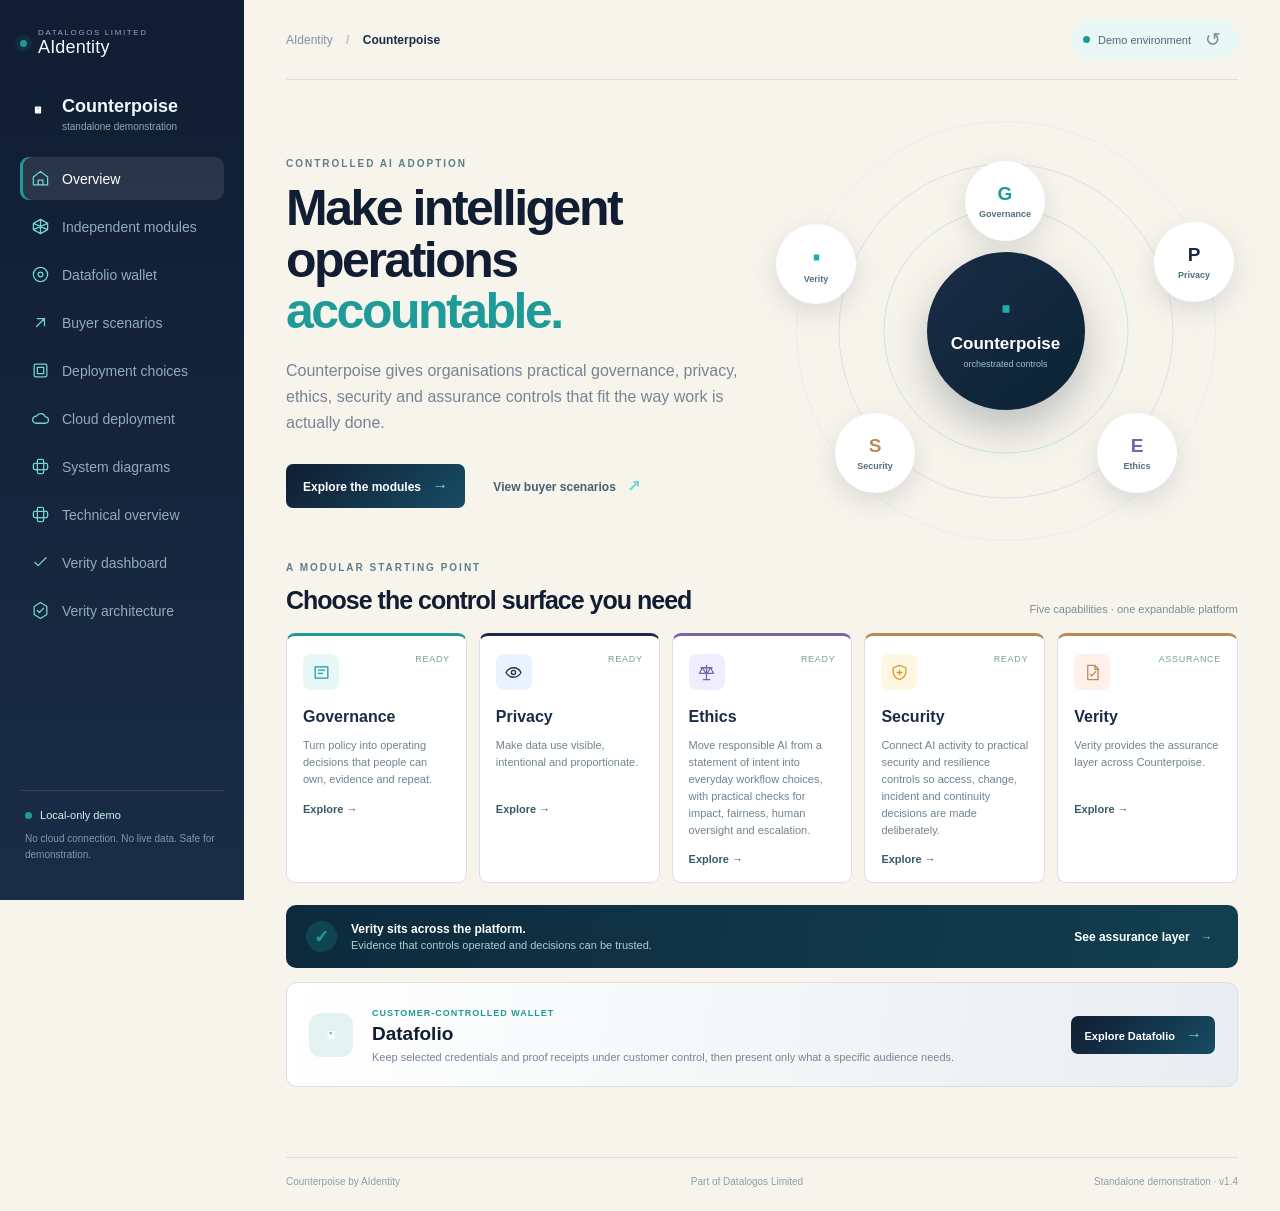
==== demo/FINAL-Counterpoise-Standalone-Demo/index.html @ 1cbd5afa "Add files via upload" ====
<!doctype html>
<html lang="en">
<head>
  <meta charset="utf-8"><meta name="viewport" content="width=device-width, initial-scale=1">
  <title>Counterpoise | Standalone Demonstration</title>
  <link rel="stylesheet" href="styles.css">
</head>
<body>
  <div class="shell">
    <aside class="side">
      <div class="brand"><span class="brand-dot" aria-hidden="true"></span><div><small>DATALOGOS LIMITED</small><strong>AIdentity</strong></div></div>
      <div class="product"><img src="assets/counterpoise-mark.svg" alt=""><span>Counterpoise</span><small>standalone demonstration</small></div>
      <nav><button class="nav active" data-view="overview"><svg class="line-icon nav-icon" viewBox="0 0 24 24" aria-hidden="true"><path d="m3 10 9-7 9 7v10H3zM9 20v-6h6v6"/></svg> <span>Overview</span></button><button class="nav" data-view="modules"><svg class="line-icon nav-icon" viewBox="0 0 24 24" aria-hidden="true"><path d="M12 3 21 8v8l-9 5-9-5V8zM12 3v18M3 8l18 8M21 8 3 16"/></svg> <span>Independent modules</span></button><button class="nav" data-view="datafolio"><svg class="line-icon nav-icon" viewBox="0 0 24 24" aria-hidden="true"><circle cx="12" cy="12" r="9"/><circle cx="12" cy="12" r="3"/></svg> <span>Datafolio wallet</span></button><button class="nav" data-view="scenarios"><svg class="line-icon nav-icon" viewBox="0 0 24 24" aria-hidden="true"><path d="M7 17 17 7M8 7h9v9"/></svg> <span>Buyer scenarios</span></button><button class="nav" data-view="deployment"><svg class="line-icon nav-icon" viewBox="0 0 24 24" aria-hidden="true"><rect x="4" y="4" width="16" height="16" rx="2"/><path d="M8 8h8v8H8z"/></svg> <span>Deployment choices</span></button><button class="nav" data-view="cloud"><svg class="line-icon nav-icon" viewBox="0 0 24 24" aria-hidden="true"><path d="M6 18h12a4 4 0 0 0 0-8 6 6 0 0 0-11-1 4.5 4.5 0 0 0-1 9Z"/></svg> <span>Cloud deployment</span></button><button class="nav" data-view="system-design"><svg class="line-icon nav-icon" viewBox="0 0 24 24" aria-hidden="true"><rect x="8" y="3" width="8" height="18" rx="2"/><rect x="3" y="8" width="18" height="8" rx="2"/></svg> <span>System diagrams</span></button><button class="nav" data-view="architecture"><svg class="line-icon nav-icon" viewBox="0 0 24 24" aria-hidden="true"><rect x="8" y="3" width="8" height="18" rx="2"/><rect x="3" y="8" width="18" height="8" rx="2"/></svg> <span>Technical overview</span></button><button class="nav" data-view="verity-dashboard"><svg class="line-icon nav-icon" viewBox="0 0 24 24" aria-hidden="true"><path d="m5 12 4 4L19 6"/></svg> <span>Verity dashboard</span></button><button class="nav" data-view="verity-architecture"><svg class="line-icon nav-icon" viewBox="0 0 24 24" aria-hidden="true"><path d="m12 2 8 5v10l-8 5-8-5V7zM8 12l2.5 2.5L16 9"/></svg> <span>Verity architecture</span></button></nav>
      <div class="side-foot"><div class="offline"><b></b> Local-only demo</div><p>No cloud connection. No live data. Safe for demonstration.</p></div>
    </aside>
    <main>
      <header><div class="crumb">AIdentity <b>/</b> <strong>Counterpoise</strong></div><div class="demo-pill"><b></b> Demo environment <button id="reset">↺</button></div></header>
      <section class="view active" data-panel="overview">
        <div class="hero"><div class="hero-copy"><label>CONTROLLED AI ADOPTION</label><h1>Make intelligent operations <em>accountable.</em></h1><p>Counterpoise gives organisations practical governance, privacy, ethics, security and assurance controls that fit the way work is actually done.</p><div class="actions"><button class="primary" data-go="modules">Explore the modules <span>→</span></button><button class="text" data-go="scenarios">View buyer scenarios <span>↗</span></button></div></div><div class="visual"><div class="ring r1"></div><div class="ring r2"></div><div class="ring r3"></div><div class="core"><img src="assets/counterpoise-mark.svg" alt=""><b>Counterpoise</b><small>orchestrated controls</small></div><div class="orb o1"><span class="orb-letter">G</span><small>Governance</small></div><div class="orb o2"><span class="orb-letter">P</span><small>Privacy</small></div><div class="orb o3"><span class="orb-letter">E</span><small>Ethics</small></div><div class="orb o4"><span class="orb-letter">S</span><small>Security</small></div><div class="orb o5"><img src="assets/verity-mark.svg" alt=""><small>Verity</small></div></div></div>
        <div class="section-head"><div><label>A MODULAR STARTING POINT</label><h2>Choose the control surface you need</h2></div><span>Five capabilities · one expandable platform</span></div>
        <div class="cards" id="homeCards"></div>
        <div class="strip"><b>✓</b><div><strong>Verity sits across the platform.</strong><span>Evidence that controls operated and decisions can be trusted.</span></div><button class="text" data-go="modules">See assurance layer <span>→</span></button></div><article class="datafolio-promo"><div class="wallet-mark"><img src="assets/datafolio-mark.svg" alt="Datafolio mark"></div><div><label>CUSTOMER-CONTROLLED WALLET</label><h3>Datafolio</h3><p>Keep selected credentials and proof receipts under customer control, then present only what a specific audience needs.</p></div><button class="primary small" data-go="datafolio">Explore Datafolio <span>→</span></button></article>
      </section>
      <section class="view" data-panel="modules"><div class="intro"><div><label>BUILD YOUR CONTROL STACK</label><h1>Independent modules</h1><p>Start with one problem, add capability as your operating maturity grows. Each module has a clear purpose, owner and outcome.</p></div><div class="stat"><strong>5</strong><span>independent<br>capabilities</span></div></div><div class="module-layout"><div class="module-list" id="moduleList"></div><article class="detail" id="detail"></article></div></section>
      <section class="view" data-panel="datafolio">
        <div class="intro"><div><label>DATAFOLIO · CUSTOMER-CONTROLLED WALLET</label><h1>Your evidence, in your hands</h1><p>Datafolio is the wallet capability for keeping selected credentials, assurance records and proof receipts under customer control. It supports scoped presentation and visible status; it does not decide whether a Counterpoise action is allowed.</p></div><div class="stat"><strong>01</strong><span>customer<br>controlled</span></div></div>
        <div class="datafolio-grid"><article class="wallet-preview"><div class="wallet-top"><span class="wallet-brand"><img src="assets/datafolio-mark.svg" alt=""/> <span>DATAFOLIO</span></span><span class="wallet-state"><b></b> Local demo</span></div><div class="wallet-heading"><small>YOUR PROOF WALLET</small><h2>Selected records</h2><p>Illustrative records only · nothing is transmitted</p></div><div class="credential"><span class="credential-icon teal">✓</span><div><b>AI workflow assurance</b><small>Verity attestation · scope: onboarding</small></div><span class="credential-status">CURRENT</span></div><div class="credential"><span class="credential-icon violet">◈</span><div><b>Decision receipt</b><small>Counterpoise decision · approved with conditions</small></div><span class="credential-status">VALID</span></div><div class="credential"><span class="credential-icon copper">⌁</span><div><b>Data provenance record</b><small>Source, version and integrity references</small></div><span class="credential-status">CURRENT</span></div><div class="wallet-actions"><button id="preparePresentation" class="primary small">Preview scoped presentation</button><button id="revokeCredential" class="secondary small">Revoke demo credential</button></div><p id="walletFeedback" class="wallet-feedback" aria-live="polite">Choose a local demo action to see how scoped sharing and status changes are presented.</p></article>
          <div class="datafolio-explainer"><article><label>01 · HOLD</label><h3>Keep selected records</h3><p>Datafolio can hold or reference customer-selected credentials, manifests and proof receipts. Source business data stays in its approved system by default.</p></article><article><label>02 · PRESENT</label><h3>Share to a defined purpose</h3><p>A presentation can be limited by credential, claim, audience, purpose and validity period, so a reviewer receives only the evidence needed for that interaction.</p></article><article><label>03 · CONTROL</label><h3>See status and changes</h3><p>Expiry, revocation and changed assurance states remain visible. A cryptographic commitment can show whether a presented value matches a recorded state; it does not prove the original source claim was true.</p></article><div class="wallet-boundary"><b>Product boundary</b><span>Counterpoise decides and enforces action authority. Verity records assurance evidence. Datafolio gives customers a controlled way to retain and present selected records.</span></div></div></div>
        <div class="notice"><b>i</b><div><strong>Local demonstration only.</strong><p>The wallet view is illustrative; it does not issue credentials, store customer records, connect to a blockchain or send presentations.</p></div></div>
      </section>
      <section class="view" data-panel="scenarios"><div class="intro"><div><label>OUTCOME-LED EXPLORATION</label><h1>Buyer scenarios</h1><p>See how different leaders can use the same modular foundation to solve a different business problem.</p></div></div><div class="scenario-grid"><button class="scenario selected" data-scenario="sme"><i>01</i><b class="scenario-symbol">01</b><h3>SME leader</h3><p>Adopt AI with proportionate control and a clear route to scale.</p><span>Explore scenario →</span></button><button class="scenario" data-scenario="enterprise"><i>02</i><b class="scenario-symbol">02</b><h3>Enterprise risk leader</h3><p>Coordinate accountability across multiple teams, systems and suppliers.</p><span>Explore scenario →</span></button><button class="scenario" data-scenario="product"><i>03</i><b class="scenario-symbol">03</b><h3>Product and data leader</h3><p>Move from experimentation to governed, evidence-backed delivery.</p><span>Explore scenario →</span></button></div><div class="scenario-out" id="scenarioOut"></div></section>
      <section class="view" data-panel="deployment"><div class="intro"><div><label>FLEXIBLE BY DESIGN</label><h1>Deployment choices</h1><p>Counterpoise can be introduced in the way that fits your risk profile, data environment and pace of adoption.</p></div></div><div class="deploy-grid"><article class="deploy featured"><b class="deploy-icon">01</b><label>FASTEST START</label><h3>Managed multi-tenant</h3><p>Modular access for organisations that want a quick path to controlled adoption.</p><ul><li>Rapid onboarding</li><li>Shared platform controls</li><li>Scale by module</li></ul><button class="primary small">Select for demo</button></article><article class="deploy"><b class="deploy-icon">02</b><label>MORE ISOLATION</label><h3>Dedicated environment</h3><p>A separated operating space for stronger control over configuration and access.</p><ul><li>Dedicated tenancy</li><li>Organisation-specific policies</li><li>Expanded integration options</li></ul><button class="secondary small">Compare</button></article><article class="deploy"><b class="deploy-icon">03</b><label>MAXIMUM CONTROL</label><h3>Private or on-premises</h3><p>For regulated or sensitive environments requiring local control and deployment autonomy.</p><ul><li>Local data boundary</li><li>Enterprise security model</li><li>Deployment-led assurance</li></ul><button class="secondary small">Compare</button></article></div><div class="notice"><b>i</b><div><strong>This demonstration is fully local.</strong><p>No cloud service, account, API or customer data is connected.</p></div></div></section>
      <section class="view" data-panel="cloud"><div class="intro"><div><label>CLOUD DEPLOYMENT REFERENCE</label><h1>Cloud deployment</h1><p>A platform-neutral deployment model lets Counterpoise use the customer’s preferred cloud boundary while keeping the control plane, module contracts and assurance model consistent.</p></div></div><div class="cloud-layout"><div class="cloud-diagram"><div class="diagram-title"><span>Reference deployment pattern</span><small>Illustrative · not a live connection</small></div><div class="cloud-boundary customer"><span class="boundary-label">Customer boundary</span><div class="cloud-row"><div class="cloud-node edge"><b>Users &amp; systems</b><small>Identity · data · workflows</small></div><div class="connector">→</div><div class="cloud-node gateway"><b>API &amp; identity</b><small>Gateway · SSO · policy context</small></div></div><div class="cloud-row"><div class="cloud-node control"><b>Counterpoise control plane</b><small>Orchestrator · approvals · observability</small></div><div class="connector">→</div><div class="cloud-node engines"><b>Independent engines</b><small>Governance · Privacy · Ethics · Security</small></div></div><div class="cloud-row"><div class="cloud-node verity"><b>Verity assurance</b><small>Evidence · lineage · attestations</small></div><div class="connector">→</div><div class="cloud-node stores"><b>Protected stores</b><small>Evidence vault · metadata · audit trail</small></div></div></div><div class="cloud-providers"><span>Azure profile</span><span>AWS profile</span><span>GCP profile</span><span>Heroku profile</span><span>Private / on-premises</span></div></div><aside class="architecture-note"><label>DESIGNED FOR CONTROL</label><h3>One operating model, several boundaries</h3><p>Deployment profiles change the hosting boundary and integration pattern. They do not change the business-facing control model.</p><ul><li>Identity and access remain explicit</li><li>Data stays within the selected boundary</li><li>Evidence is retained with clear ownership</li><li>Modules can be introduced progressively</li></ul></aside></div><div class="notice"><b>i</b><div><strong>Reference only.</strong><p>The standalone demo contains no cloud credentials, APIs, telemetry or connected customer data.</p></div></div></section>
      <section class="view" data-panel="system-design">
        <div class="intro"><div><label>COUNTERPOISE · TECHNICAL DESIGN</label><h1>System architecture</h1><p>Explore the complete control path, the modular service boundaries, the decision sequence and the data movement model. These are reference diagrams for the proposed design; this local demo has no live integrations.</p></div><div class="stat"><strong>4</strong><span>technical<br>views</span></div></div>
        <div class="diagram-selector" role="tablist" aria-label="Architecture diagrams">
          <button class="diagram-tab active" role="tab" aria-selected="true" data-diagram="full">Full system</button>
          <button class="diagram-tab" role="tab" aria-selected="false" data-diagram="modular">Modular architecture</button>
          <button class="diagram-tab" role="tab" aria-selected="false" data-diagram="sequence">Decision sequence</button>
          <button class="diagram-tab" role="tab" aria-selected="false" data-diagram="dataflow">Data flow</button>
        </div>
        <div class="diagram-stage">
          <figure class="system-figure active" data-figure="full"><img src="assets/full-system.png" alt="Full logical system architecture showing requestors, gateway, orchestrator, independent Governance, Privacy, Ethics and Security engines, deterministic PDP, human approval, authority service, PEP, target systems, Verity assurance, evidence store, Datafolio wallet and operations." loading="lazy"><figcaption>Full system view · request and enforcement paths are distinct from evidence, status and operations paths.</figcaption><a href="assets/full-system.png" target="_blank" rel="noopener">Open full-size diagram ↗</a></figure>
          <figure class="system-figure" data-figure="modular"><img src="assets/modular-architecture.png" alt="Modular architecture showing integration adapters, shared control plane, independent domain engines, policy administration, deterministic decision, authority and enforcement services, and transversal assurance services." loading="lazy"><figcaption>Modular composition · independent domain engines share contracts and a single controlled enforcement boundary.</figcaption><a href="assets/modular-architecture.png" target="_blank" rel="noopener">Open full-size diagram ↗</a></figure>
          <figure class="system-figure" data-figure="sequence"><img src="assets/decision-sequence.png" alt="Decision sequence from request receipt and validation through context gathering, domain assessment, policy decision, approval, bounded authority, enforcement and evidence recording." loading="lazy"><figcaption>Decision sequence · no execution authority is issued while a required approval is pending.</figcaption><a href="assets/decision-sequence.png" target="_blank" rel="noopener">Open full-size diagram ↗</a></figure>
          <figure class="system-figure" data-figure="dataflow"><img src="assets/data-flow.png" alt="Data-flow diagram separating customer source systems, Counterpoise control plane, authorised execution, Verity evidence and Datafolio wallet receipt." loading="lazy"><figcaption>Data flow · raw source records remain in approved systems by default; the control plane uses minimum necessary context.</figcaption><a href="assets/data-flow.png" target="_blank" rel="noopener">Open full-size diagram ↗</a></figure>
        </div>
        <div class="tech-columns system-notes"><article><label>ASSESS</label><h3>Four independent engines</h3><p>Governance, Privacy, Ethics and Security return separate, explainable findings. Each assesses within its domain and cannot grant execution authority.</p></article><article><label>DECIDE AND ENFORCE</label><h3>One decision, one gate</h3><p>The deterministic PDP combines required findings under versioned policy. If permitted, the authority service issues scoped, short-lived authority; the PEP validates it immediately before the target action.</p></article><article><label>ASSURE</label><h3>Evidence across the lifecycle</h3><p>Verity records decision context, provenance, attestations and change state. Datafolio can retain customer-selected credentials or receipts; an external ledger remains optional.</p></article></div>
      </section>
      <section class="view" data-panel="system-design">
        <div class="intro"><div><label>COUNTERPOISE · TECHNICAL DESIGN</label><h1>System architecture</h1><p>Explore the complete control path, the modular service boundaries, the decision sequence and the data movement model. These are reference diagrams for the proposed design; this local demo has no live integrations.</p></div><div class="stat"><strong>4</strong><span>technical<br>views</span></div></div>
        <div class="diagram-selector" role="tablist" aria-label="Architecture diagrams">
          <button class="diagram-tab active" role="tab" aria-selected="true" data-diagram="full">Full system</button>
          <button class="diagram-tab" role="tab" aria-selected="false" data-diagram="modular">Modular architecture</button>
          <button class="diagram-tab" role="tab" aria-selected="false" data-diagram="sequence">Decision sequence</button>
          <button class="diagram-tab" role="tab" aria-selected="false" data-diagram="dataflow">Data flow</button>
        </div>
        <div class="diagram-stage">
          <figure class="system-figure active" data-figure="full"><img src="assets/full-system.png" alt="Full logical system architecture showing requestors, gateway, orchestrator, independent Governance, Privacy, Ethics and Security engines, deterministic PDP, human approval, authority service, PEP, target systems, Verity assurance, evidence store, Datafolio wallet and operations." loading="lazy"><figcaption>Full system view · request and enforcement paths are distinct from evidence, status and operations paths.</figcaption><a href="assets/full-system.png" target="_blank" rel="noopener">Open full-size diagram ↗</a></figure>
          <figure class="system-figure" data-figure="modular"><img src="assets/modular-architecture.png" alt="Modular architecture showing integration adapters, shared control plane, independent domain engines, policy administration, deterministic decision, authority and enforcement services, and transversal assurance services." loading="lazy"><figcaption>Modular composition · independent domain engines share contracts and a single controlled enforcement boundary.</figcaption><a href="assets/modular-architecture.png" target="_blank" rel="noopener">Open full-size diagram ↗</a></figure>
          <figure class="system-figure" data-figure="sequence"><img src="assets/decision-sequence.png" alt="Decision sequence from request receipt and validation through context gathering, domain assessment, policy decision, approval, bounded authority, enforcement and evidence recording." loading="lazy"><figcaption>Decision sequence · no execution authority is issued while a required approval is pending.</figcaption><a href="assets/decision-sequence.png" target="_blank" rel="noopener">Open full-size diagram ↗</a></figure>
          <figure class="system-figure" data-figure="dataflow"><img src="assets/data-flow.png" alt="Data-flow diagram separating customer source systems, Counterpoise control plane, authorised execution, Verity evidence and Datafolio wallet receipt." loading="lazy"><figcaption>Data flow · raw source records remain in approved systems by default; the control plane uses minimum necessary context.</figcaption><a href="assets/data-flow.png" target="_blank" rel="noopener">Open full-size diagram ↗</a></figure>
        </div>
        <div class="tech-columns system-notes"><article><label>ASSESS</label><h3>Four independent engines</h3><p>Governance, Privacy, Ethics and Security return separate, explainable findings. Each assesses within its domain and cannot grant execution authority.</p></article><article><label>DECIDE AND ENFORCE</label><h3>One decision, one gate</h3><p>The deterministic PDP combines required findings under versioned policy. If permitted, the authority service issues scoped, short-lived authority; the PEP validates it immediately before the target action.</p></article><article><label>ASSURE</label><h3>Evidence across the lifecycle</h3><p>Verity records decision context, provenance, attestations and change state. Datafolio can retain customer-selected credentials or receipts; an external ledger remains optional.</p></article></div>
      </section>
      <section class="view" data-panel="architecture"><div class="intro"><div><label>HIGH-LEVEL TECHNICAL VIEW</label><h1>Software architecture</h1><p>Counterpoise is structured as independent capabilities around a common control plane, with Verity providing the evidence and assurance thread across the workflow.</p></div></div><div class="software-architecture"><div class="arch-layer user-layer"><span class="layer-label">Experience &amp; integration</span><div class="arch-box wide"><b>Customer workflows, admin console, reporting and external systems</b><small>Business processes · APIs · events · operator actions</small></div></div><div class="arch-arrow">↓ requests, context and decisions ↓</div><div class="arch-layer control-layer"><span class="layer-label">Control plane</span><div class="arch-box control-box"><b>Orchestrator</b><small>Routes requests, applies policy context and coordinates outcomes</small></div><div class="arch-box control-box"><b>Decision &amp; approval services</b><small>PDP / PEP · human approval · escalation · revocation</small></div><div class="arch-box control-box"><b>Observability</b><small>Health · events · change · operational evidence</small></div></div><div class="arch-arrow">↓ governed evaluation ↓</div><div class="arch-layer engines-layer"><span class="layer-label">Independent capability modules</span><div class="arch-box engine gov"><b>Governance</b><small>Ownership &amp; decisions</small></div><div class="arch-box engine pri"><b>Privacy</b><small>Purpose &amp; data use</small></div><div class="arch-box engine eth"><b>Ethics</b><small>Impact &amp; oversight</small></div><div class="arch-box engine sec"><b>Security</b><small>Access &amp; resilience</small></div></div><div class="arch-arrow">↓ evidence and assurance ↓</div><div class="arch-layer assurance-layer"><span class="layer-label">Counterpoise Verity</span><div class="arch-box verity-box"><b>Evidence, provenance, lineage, attestations and assurance records</b><small>Creates a durable, reviewable account of what was evaluated, decided and changed</small></div></div></div><div class="tech-columns"><article><label>CONTRACTS</label><h3>Stable interfaces</h3><p>Modules communicate through versioned API, event and policy contracts so capability can evolve without redesigning the whole platform.</p></article><article><label>SECURITY</label><h3>Controlled execution</h3><p>Identity, least privilege, approval gates, signed authority and continuous revocation sit around the execution path.</p></article><article><label>OPERATIONS</label><h3>Observable by design</h3><p>Events, health, change and evidence signals support operational oversight across multi-tenant, dedicated and private profiles.</p></article></div></section>
      <section class="view" data-panel="verity-dashboard"><div class="intro"><div><label>CUSTOMER ASSURANCE WORKSPACE</label><h1>Verity dashboard</h1><p>See which decision-critical assets are assured, what changed, and where a customer action is needed. This illustrative view is designed for operational owners, risk leaders and reviewers.</p></div><div class="dashboard-meta"><span class="live-dot"></span><b>Assurance posture</b><small>Illustrative customer view · refreshed just now</small></div></div><div class="verity-kpis"><article><span class="kpi-icon good">✓</span><div><b>82%</b><small>assured coverage</small></div><em>+6% this month</em></article><article><span class="kpi-icon warn">!</span><div><b>3</b><small>changed pending review</small></div><em class="amber">2 due today</em></article><article><span class="kpi-icon alert">↗</span><div><b>1</b><small>drifted asset</small></div><em class="coral">action required</em></article><article><span class="kpi-icon neutral">⌁</span><div><b>146</b><small>evidence records</small></div><em>+18 this month</em></article></div><div class="dashboard-grid"><article class="dash-panel posture"><div class="panel-head"><div><label>PORTFOLIO POSTURE</label><h3>Assurance by state</h3></div><span class="period">Last 30 days ▾</span></div><div class="posture-chart"><div class="donut"><strong>82%</strong><small>assured</small></div><div class="legend"><span><i class="dot assured"></i>Assured <b>32</b></span><span><i class="dot pending"></i>Changed pending <b>3</b></span><span><i class="dot drifted"></i>Drifted <b>1</b></span><span><i class="dot other"></i>Other / not yet assessed <b>3</b></span></div></div><div class="coverage"><span>Coverage across decision-critical assets</span><b>39 of 47</b><div><i style="width:82%"></i></div></div></article><article class="dash-panel actions-panel"><div class="panel-head"><div><label>WORK TO DO</label><h3>Priority actions</h3></div><span class="badge">4 open</span></div><button class="action-row"><span class="action-mark coral">!</span><div><b>Review customer-risk model input</b><small>Drifted · owner: Data Products · due today</small></div><span>→</span></button><button class="action-row"><span class="action-mark amber">↻</span><div><b>Re-attest supplier dataset</b><small>Changed pending · owner: Procurement · due today</small></div><span>→</span></button><button class="action-row"><span class="action-mark blue">✓</span><div><b>Approve quarterly evidence pack</b><small>Awaiting approval · owner: Risk Office · due 26 Sep</small></div><span>→</span></button></article></div><article class="dash-panel assets-panel"><div class="panel-head"><div><label>DECISION-CRITICAL ASSETS</label><h3>Evidence coverage</h3></div><div class="asset-filters"><button class="filter active" data-filter="all">All</button><button class="filter" data-filter="assured">Assured</button><button class="filter" data-filter="attention">Needs attention</button></div></div><div class="asset-table"><div class="asset-row table-head"><span>Asset / decision</span><span>Owner</span><span>Last evidence</span><span>State</span><span></span></div><div id="assetRows"></div></div></article><div class="dashboard-footnote"><span>i</span><p>Verity is the assurance and evidence capability within Counterpoise. Statuses are illustrative and demonstrate how provenance, checks, changes and attestations can be presented to customers.</p></div></section>
      <section class="view" data-panel="verity-architecture"><div class="intro"><div><label>VERITY ASSURANCE REFERENCE</label><h1>From source to trusted evidence</h1><p>Verity turns important data and decisions into a reviewable evidence trail: what entered the workflow, what checks ran, what changed, who acted and what assurance state applies now.</p></div></div><div class="verity-architecture-board"><div class="verity-flow"><div class="flow-step source"><span>01</span><b>Sources &amp; events</b><small>Systems · files · APIs · workflow actions</small></div><div class="flow-line">→</div><div class="flow-step normalise"><span>02</span><b>Canonicalise</b><small>Normalised commitments and identity context</small></div><div class="flow-line">→</div><div class="flow-step evidence"><span>03</span><b>Generate evidence</b><small>Checks · lineage · policy results · attestations</small></div><div class="flow-line">→</div><div class="flow-step proof"><span>04</span><b>Proof &amp; detect change</b><small>AssetManifest · Merkle-root proof · drift signals</small></div></div><div class="verity-middle"><div class="proof-card"><label>ASSURANCE RECORD</label><strong>Decision 7F2A · v1.4</strong><p>Canonical commitment → evidence set → proof reference → named attestation</p><span>Reviewable and exportable</span></div><div class="state-grid"><span class="state assured">ASSURED</span><span class="state pending">CHANGED_PENDING</span><span class="state drifted">DRIFTED</span><span class="state escalated">ESCALATED</span><span class="state noncompliant">NON_COMPLIANT</span><span class="state revoked">REVOKED</span></div></div><div class="verity-outputs"><div class="output"><b>Operational dashboard</b><small>Owners see what needs action now</small></div><div class="output"><b>Credentials &amp; presentations</b><small>Share bounded proof with reviewers</small></div><div class="output"><b>Audit and assurance pack</b><small>Explain what happened and why it can be trusted</small></div></div></div><div class="tech-columns verity-principles"><article><label>PROVENANCE</label><h3>Where did it come from?</h3><p>Source identity, time, lineage and handling context remain visible around each assurance record.</p></article><article><label>INTEGRITY</label><h3>What changed?</h3><p>Canonical commitments and proof references make unexpected change visible for review and escalation.</p></article><article><label>ACCOUNTABILITY</label><h3>Who decided?</h3><p>Named owners, checks, approvals and attestations connect evidence to responsibility.</p></article></div></section>
      <footer><span>Counterpoise by AIdentity</span><span>Part of Datalogos Limited</span><span>Standalone demonstration · v1.4</span></footer>
    </main>
  </div>
  <script src="app.js"></script>
</body></html>
---- demo/FINAL-Counterpoise-Standalone-Demo/styles.css ----
:root{--navy:#101D32;--navy2:#1A2C46;--ink:#1A2C46;--muted:#788494;--line:#D9E0E6;--bg:#F7F4EC;--teal:#1E9B98;--cyan:#75D5D0;--violet:#7566A8;--amber:#B68B55;--blue:#1A2C46;--coral:#B68B55;--silver:#E9EDF1;--ivory:#F7F4EC;--copper:#B68B55}*{box-sizing:border-box}body{margin:0;background:var(--bg);color:var(--ink);font:14px "Aptos", "Helvetica Neue", Helvetica, Arial, sans-serif}.shell{display:flex;min-height:100vh}.side{position:fixed;inset:0 auto 0 0;width:244px;background:linear-gradient(180deg,#101D32,#1A2C46);color:#edfaff;padding:28px 20px;display:flex;flex-direction:column}.brand{display:flex;align-items:center;gap:11px}.brand small{display:block;font-size:8px;letter-spacing:1.6px;color:#8badbb}.brand strong{display:block;font-size:18px}.mark{width:30px;height:30px;position:relative}.mark i{position:absolute;width:8px;border-radius:3px;background:linear-gradient(135deg,var(--cyan),var(--teal));transform:skewY(-28deg)}.mark i:nth-child(1){height:23px;top:5px;left:1px}.mark i:nth-child(2){height:30px;left:11px}.mark i:nth-child(3){height:20px;top:7px;left:21px}.product{margin:38px 4px 25px;display:grid;grid-template-columns:30px 1fr;gap:0 8px;font-size:18px;font-weight:700}.product>b,.offline>b,.demo-pill>b{width:8px;height:8px;border-radius:50%;background:var(--teal);display:inline-block;box-shadow:0 0 0 5px #1bb7ad20}.product small{grid-column:2;color:#8ba9b5;font-size:10px;font-weight:500;margin-top:4px}.side nav{display:grid;gap:5px}.nav{border:0;background:transparent;color:#91adba;border-radius:9px;padding:12px 11px;text-align:left;font:inherit;cursor:pointer;display:flex;gap:12px;align-items:center}.nav:first-letter{color:var(--cyan);font-size:18px}.nav:hover,.nav.active{background:#ffffff19;color:#fff;box-shadow:inset 3px 0 var(--teal)}.side-foot{margin-top:auto;border-top:1px solid #ffffff1c;padding:18px 5px 0}.offline{font-size:11px;color:#c9f7ef}.side-foot p{font-size:10px;line-height:1.55;color:#7f9aa8}.side-foot b{width:7px;height:7px;box-shadow:none;margin-right:5px}main{margin-left:244px;width:calc(100% - 244px);padding:0 42px}.topbar,header{height:80px;display:flex;justify-content:space-between;align-items:center;border-bottom:1px solid var(--line)}.crumb{color:#8293a1;font-size:12px}.crumb b{margin:0 10px;color:#b6c2ca}.crumb strong{color:var(--ink)}.demo-pill{display:flex;align-items:center;gap:8px;background:#e9f7f5;color:#4d6976;padding:8px 11px;border-radius:99px;font-size:11px}.demo-pill b{width:7px;height:7px;box-shadow:none}.demo-pill button{border:0;background:transparent;color:#78919a;font-size:19px;cursor:pointer}.view{display:none;padding:46px 0 70px}.view.active{display:block}label{font-size:10px;letter-spacing:2px;color:#5d7f8a;font-weight:800}.hero{display:flex;min-height:410px;align-items:center;justify-content:space-between;gap:30px}.hero-copy{max-width:540px}.hero h1,.intro h1{font-size:50px;letter-spacing:-2.5px;line-height:1.03;margin:13px 0 20px;color:var(--navy)}.hero h1 em{color:var(--teal);font-style:normal}.hero p,.intro p{font-size:16px;line-height:1.65;color:var(--muted);max-width:600px}.actions{display:flex;gap:22px;align-items:center;margin-top:27px}button{font:inherit}.primary,.secondary{border:0;border-radius:7px;padding:13px 17px;background:linear-gradient(135deg,var(--navy),#174c64);color:#fff;font-size:12px;font-weight:800;cursor:pointer}.primary span,.text span{color:var(--cyan);font-size:16px;margin-left:8px}.text{border:0;background:none;color:#426270;font-size:12px;font-weight:800;cursor:pointer}.visual{width:465px;height:390px;position:relative;flex:none}.ring{position:absolute;left:50%;top:50%;transform:translate(-50%,-50%);border:1px solid #1bb7ad38;border-radius:50%}.r1{width:245px;height:245px}.r2{width:335px;height:335px;border-color:#7464e82b}.r3{width:420px;height:420px;border-color:#54d4e421}.core{position:absolute;left:50%;top:50%;transform:translate(-50%,-50%);width:158px;height:158px;border-radius:50%;background:linear-gradient(140deg,var(--navy2),#0b2334);color:#fff;display:flex;flex-direction:column;align-items:center;justify-content:center;box-shadow:0 18px 40px #08233340}.core strong{color:var(--teal);font-size:28px}.core b{font-size:17px}.core small{font-size:9px;color:#9cc2c8;margin-top:5px}.orb{position:absolute;width:80px;height:80px;border-radius:50%;background:#fff;box-shadow:0 9px 26px #0f2c4021;display:flex;flex-direction:column;align-items:center;justify-content:center;gap:4px;font-size:20px;color:var(--teal)}.orb small{font-size:9px;font-weight:800;color:#52707d}.o1{top:25px;left:192px}.o2{top:86px;right:4px;color:var(--blue)}.o3{bottom:33px;right:61px;color:var(--violet)}.o4{bottom:33px;left:62px;color:var(--amber)}.o5{top:88px;left:3px;color:var(--coral)}.section-head{display:flex;align-items:end;justify-content:space-between;margin:22px 0 18px}.section-head h2{font-size:25px;letter-spacing:-1px;margin:12px 0 0;color:var(--navy)}.section-head>span{font-size:11px;color:#7a8d99}.cards{display:grid;grid-template-columns:repeat(5,1fr);gap:12px}.card{background:#fff;border:1px solid var(--line);border-top:3px solid var(--teal);border-radius:9px;padding:18px 16px 16px;min-height:194px}.card:nth-child(2){border-top-color:var(--blue)}.card:nth-child(3){border-top-color:var(--violet)}.card:nth-child(4){border-top-color:var(--amber)}.card:nth-child(5){border-top-color:var(--coral)}.card:hover,.scenario:hover,.scenario.selected{box-shadow:0 18px 50px #0c253a19;transform:translateY(-3px)}.card-top{display:flex;justify-content:space-between}.icon{width:36px;height:36px;border-radius:8px;background:#e7f8f6;color:var(--teal);display:grid;place-items:center;font-size:19px}.card:nth-child(2) .icon{color:var(--blue);background:#eaf2ff}.card:nth-child(3) .icon{color:var(--violet);background:#efedff}.card:nth-child(4) .icon{color:#d49a24;background:#fff6e3}.card:nth-child(5) .icon{color:var(--coral);background:#fff0eb}.status{font-size:9px;text-transform:uppercase;letter-spacing:.7px;color:#78a08f}.card h3{font-size:16px;margin:18px 0 7px}.card p{font-size:11px;line-height:1.55;color:#718390;min-height:52px}.link{border:0;background:none;padding:0;color:#375c69;font-size:11px;font-weight:800;cursor:pointer}.strip{margin-top:22px;background:linear-gradient(100deg,#0d2a3d,#123f50);color:#fff;border-radius:10px;padding:16px 20px;display:flex;align-items:center;gap:14px}.strip>b{width:31px;height:31px;border-radius:50%;display:grid;place-items:center;background:#1bb7ad2e;color:var(--teal);font-size:18px}.strip div{display:grid;gap:3px;flex:1}.strip strong{font-size:12px}.strip span{font-size:11px;color:#add0d3}.strip .text{color:#fff}.intro{display:flex;justify-content:space-between;align-items:flex-end;margin-bottom:30px}.intro h1{font-size:42px;margin-bottom:12px}.intro p{font-size:15px;margin:0}.stat{text-align:right;border-left:1px solid var(--line);padding-left:24px}.stat strong{font-size:54px;line-height:.9;color:var(--teal);display:block}.stat span{font-size:10px;line-height:1.4;color:#6d818c;text-transform:uppercase;letter-spacing:1px}.module-layout{display:grid;grid-template-columns:330px 1fr;gap:20px}.module-list{display:grid;gap:8px}.module-row{display:flex;align-items:center;gap:12px;padding:14px;border:1px solid var(--line);background:#fff;border-radius:9px;text-align:left;cursor:pointer}.module-row.selected{border-color:var(--teal);background:#f0fbfa}.module-row h3{margin:0;font-size:13px}.module-row p{margin:3px 0 0;color:#7a8d98;font-size:10px}.detail{background:#fff;border:1px solid var(--line);border-radius:11px;padding:28px 31px;min-height:370px}.detail-kicker{font-size:10px;letter-spacing:1.4px;text-transform:uppercase;font-weight:800;color:var(--teal)}.detail h2{font-size:31px;color:var(--navy);margin:11px 0 10px}.detail-copy{font-size:14px;line-height:1.65;color:var(--muted);max-width:680px}.detail-columns{display:grid;grid-template-columns:1fr 1fr;gap:25px;margin-top:26px}.detail-block h4{font-size:11px;text-transform:uppercase;letter-spacing:1px;color:#6b8791}.detail-block ul{margin:0;padding:0;list-style:none;display:grid;gap:8px}.detail-block li{font-size:12px;color:#3a5965}.detail-block li:before{content:'✓';color:var(--teal);font-weight:800;margin-right:8px}.scenario-grid,.deploy-grid{display:grid;grid-template-columns:repeat(3,1fr);gap:14px}.scenario{border:1px solid var(--line);background:#fff;border-radius:10px;text-align:left;padding:22px;cursor:pointer}.scenario i{float:right;color:#a6b7bf;font-size:11px}.scenario>b{font-size:30px;color:var(--teal)}.scenario h3{font-size:17px;margin:18px 0 7px}.scenario p{font-size:12px;color:var(--muted);line-height:1.55;min-height:40px}.scenario span{color:#387080;font-size:11px;font-weight:800}.scenario-out{margin-top:18px;background:linear-gradient(120deg,#0d2a3d,#123f50);border-radius:10px;color:#fff;padding:25px 28px;min-height:170px}.scenario-out h3{font-size:20px;margin:0 0 8px}.scenario-out p{font-size:13px;line-height:1.6;color:#b6d5d8}.pills{display:flex;flex-wrap:wrap;gap:7px}.pills span{background:#ffffff1a;border:1px solid #ffffff22;border-radius:99px;padding:6px 9px;font-size:10px;color:#d6edef}.deploy{background:#fff;border:1px solid var(--line);border-radius:10px;padding:24px;min-height:345px}.deploy.featured{border:2px solid var(--teal);box-shadow:0 18px 50px #0c253a19}.deploy-icon{font-size:25px;color:var(--teal);display:block;margin-bottom:15px}.deploy label{font-size:9px;letter-spacing:1.1px}.deploy h3{font-size:18px;margin:10px 0 8px}.deploy p{font-size:12px;line-height:1.55;color:var(--muted);min-height:52px}.deploy ul{list-style:none;padding:0;margin:18px 0 23px;display:grid;gap:9px}.deploy li{font-size:11px;color:#47636d}.deploy li:before{content:'✓';color:var(--teal);font-weight:800;margin-right:8px}.small{font-size:11px;padding:10px 13px}.secondary{background:#eff5f7;color:#355663}.notice{margin-top:18px;padding:15px 18px;border-radius:9px;background:#eef8fa;display:flex;gap:12px;color:#42636e}.notice>b{color:var(--teal);font-size:18px}.notice strong{font-size:12px}.notice p{font-size:11px;margin:4px 0;color:#69808a}footer{display:flex;justify-content:space-between;color:#8da0aa;border-top:1px solid var(--line);padding:18px 0 24px;font-size:10px}@media(max-width:1100px){.side{width:210px}main{margin-left:210px;width:calc(100% - 210px);padding:0 25px}.visual{transform:scale(.85);margin-right:-35px}.cards{grid-template-columns:repeat(3,1fr)}}@media(max-width:760px){.side{position:static;width:100%;padding:18px}.shell{display:block}main{margin-left:0;width:100%;padding:0 16px}.topbar{height:60px}.hero{display:block;padding-top:25px}.hero h1{font-size:39px}.visual{width:100%;height:320px;transform:scale(.78);margin:0 auto}.cards,.scenario-grid,.deploy-grid{grid-template-columns:1fr}.section-head,.intro{display:block}.stat{text-align:left;border:0;border-top:1px solid var(--line);margin-top:18px;padding:12px 0 0}.module-layout{grid-template-columns:1fr}.detail-columns{grid-template-columns:1fr}.side-foot{display:none}footer{display:grid;gap:6px}}
/* Architecture views */
.cloud-layout{display:grid;grid-template-columns:minmax(0,1fr) 270px;gap:18px;align-items:stretch}.cloud-diagram,.architecture-note{background:#fff;border:1px solid var(--line);border-radius:12px}.cloud-diagram{padding:22px}.diagram-title{display:flex;justify-content:space-between;align-items:baseline;margin-bottom:18px}.diagram-title span{font-weight:800;color:var(--navy)}.diagram-title small{font-size:10px;color:#7f929c}.cloud-boundary{border:1px solid #b9d8dc;border-radius:10px;padding:25px 18px 18px;position:relative;background:linear-gradient(180deg,#f8fcfc,#fff)}.boundary-label{position:absolute;top:-8px;left:16px;background:#fff;padding:0 8px;text-transform:uppercase;letter-spacing:1.2px;font-size:9px;font-weight:800;color:#5b7e87}.cloud-row{display:grid;grid-template-columns:minmax(0,1fr) 40px minmax(0,1fr);align-items:center;gap:8px;margin-bottom:14px}.cloud-row:last-child{margin-bottom:0}.cloud-node{min-height:65px;padding:13px 14px;border:1px solid var(--line);border-left:4px solid var(--teal);border-radius:8px;background:#fff;box-shadow:0 6px 18px #0c253a0b}.cloud-node b{display:block;font-size:12px;color:var(--navy)}.cloud-node small{display:block;margin-top:5px;color:#718691;font-size:10px;line-height:1.35}.cloud-node.gateway{border-left-color:var(--blue)}.cloud-node.control{border-left-color:var(--violet)}.cloud-node.engines{border-left-color:var(--amber)}.cloud-node.verity{border-left-color:var(--coral)}.cloud-node.stores{border-left-color:var(--teal)}.connector{text-align:center;color:#81a5ae;font-size:20px}.cloud-providers{display:flex;flex-wrap:wrap;gap:7px;margin-top:15px}.cloud-providers span{border-radius:99px;padding:7px 10px;background:#eef5f7;color:#4b6874;font-size:10px;font-weight:800}.architecture-note{padding:24px}.architecture-note label{color:var(--teal)}.architecture-note h3{font-size:20px;line-height:1.15;color:var(--navy);margin:12px 0}.architecture-note p{font-size:12px;line-height:1.6;color:var(--muted)}.architecture-note ul{list-style:none;padding:0;margin:20px 0 0;display:grid;gap:12px}.architecture-note li{font-size:11px;color:#42616c}.architecture-note li:before{content:'✓';color:var(--teal);font-weight:800;margin-right:8px}.software-architecture{background:#fff;border:1px solid var(--line);border-radius:12px;padding:24px 28px}.arch-layer{position:relative;display:grid;gap:10px}.layer-label{display:block;text-transform:uppercase;letter-spacing:1.2px;font-size:9px;font-weight:800;color:#6b8791;margin-bottom:9px}.user-layer{grid-template-columns:1fr}.control-layer{grid-template-columns:repeat(3,1fr)}.engines-layer{grid-template-columns:repeat(4,1fr)}.assurance-layer{grid-template-columns:1fr}.arch-box{border:1px solid var(--line);border-radius:8px;padding:14px 15px;background:#fbfdfe;min-height:62px}.arch-box b{display:block;color:var(--navy);font-size:12px}.arch-box small{display:block;color:#718691;font-size:10px;line-height:1.35;margin-top:5px}.arch-box.wide{border-top:3px solid var(--blue);text-align:center}.control-box{border-top:3px solid var(--violet)}.engine{border-top:3px solid var(--teal);text-align:center}.engine.pri{border-top-color:var(--blue)}.engine.eth{border-top-color:var(--violet)}.engine.sec{border-top-color:var(--amber)}.verity-box{border-top:3px solid var(--coral);text-align:center;background:linear-gradient(100deg,#fff8f5,#fff)}.arch-arrow{text-align:center;color:#8aa7af;font-size:17px;line-height:1;margin:10px 0}.tech-columns{display:grid;grid-template-columns:repeat(3,1fr);gap:13px;margin-top:18px}.tech-columns article{background:#fff;border:1px solid var(--line);border-radius:9px;padding:18px}.tech-columns label{font-size:9px;color:var(--teal)}.tech-columns h3{font-size:15px;margin:9px 0 6px;color:var(--navy)}.tech-columns p{font-size:11px;line-height:1.55;color:var(--muted);margin:0}@media(max-width:900px){.cloud-layout{grid-template-columns:1fr}.control-layer{grid-template-columns:1fr}.engines-layer{grid-template-columns:repeat(2,1fr)}.tech-columns{grid-template-columns:1fr}}@media(max-width:760px){.cloud-row{grid-template-columns:1fr}.connector{transform:rotate(90deg);height:16px}.software-architecture{padding:18px 14px}.engines-layer{grid-template-columns:1fr}.diagram-title{display:block}.diagram-title small{display:block;margin-top:5px}}
/* Verity customer dashboard and assurance architecture */
.dashboard-meta{min-width:210px;border:1px solid var(--line);background:#fff;border-radius:9px;padding:12px 14px;display:grid;grid-template-columns:10px 1fr;gap:2px 8px;align-items:center;font-size:11px;color:#3e606d}.dashboard-meta small{grid-column:2;color:#82949e;font-size:10px}.live-dot{width:8px;height:8px;border-radius:50%;background:var(--teal);box-shadow:0 0 0 5px #1bb7ad1a}.verity-kpis{display:grid;grid-template-columns:repeat(4,1fr);gap:12px;margin-bottom:17px}.verity-kpis article{background:#fff;border:1px solid var(--line);border-radius:10px;padding:16px;display:grid;grid-template-columns:36px 1fr;gap:0 11px;align-items:center}.kpi-icon{width:32px;height:32px;border-radius:9px;display:grid;place-items:center;font-weight:900;font-size:17px}.kpi-icon.good{background:#e5f8f2;color:#159e7f}.kpi-icon.warn{background:#fff5de;color:#cb941c}.kpi-icon.alert{background:#fff0eb;color:#d36b54}.kpi-icon.neutral{background:#edf4ff;color:#387be0}.verity-kpis article div{display:grid;gap:2px}.verity-kpis article b{font-size:23px;color:var(--navy)}.verity-kpis article small{font-size:10px;color:#718590}.verity-kpis article em{grid-column:2;font-size:9px;color:#159e7f;font-style:normal;margin-top:7px}.verity-kpis article em.amber{color:#cb941c}.verity-kpis article em.coral{color:#d36b54}.dashboard-grid{display:grid;grid-template-columns:1.15fr .85fr;gap:15px;margin-bottom:15px}.dash-panel{background:#fff;border:1px solid var(--line);border-radius:11px;padding:20px}.panel-head{display:flex;justify-content:space-between;align-items:flex-start}.panel-head h3{font-size:17px;color:var(--navy);margin:8px 0 0}.period,.badge{font-size:10px;color:#70858f;background:#f1f6f8;border-radius:99px;padding:7px 9px}.badge{color:#c2705b;background:#fff0eb}.posture-chart{display:flex;align-items:center;gap:32px;margin:22px 0 19px}.donut{width:145px;height:145px;border-radius:50%;background:conic-gradient(var(--teal) 0 82%,#e8eef1 82% 100%);display:grid;place-items:center;position:relative;flex:none}.donut:after{content:'';position:absolute;inset:18px;background:#fff;border-radius:50%}.donut strong,.donut small{position:relative;z-index:1;display:block;text-align:center}.donut strong{font-size:27px;color:var(--navy);grid-row:1}.donut small{font-size:9px;color:#79909a;grid-row:2;margin-top:-38px;text-transform:uppercase;letter-spacing:1px}.legend{display:grid;gap:13px;width:100%}.legend span{display:flex;align-items:center;gap:7px;color:#526d77;font-size:11px}.legend b{margin-left:auto;color:var(--navy)}.dot{width:8px;height:8px;border-radius:50%;display:inline-block}.dot.assured{background:var(--teal)}.dot.pending{background:var(--amber)}.dot.drifted{background:var(--coral)}.dot.other{background:#cdd8dd}.coverage{border-top:1px solid var(--line);padding-top:15px;display:grid;grid-template-columns:1fr auto;gap:8px;color:#6e858f;font-size:10px}.coverage b{color:var(--navy)}.coverage>div{grid-column:1/-1;height:7px;background:#edf2f4;border-radius:10px;overflow:hidden}.coverage i{display:block;height:100%;background:linear-gradient(90deg,var(--teal),var(--cyan));border-radius:10px}.actions-panel{padding-bottom:9px}.action-row{width:100%;border:0;border-top:1px solid var(--line);background:transparent;text-align:left;display:grid;grid-template-columns:27px 1fr 16px;align-items:center;gap:10px;padding:15px 0;cursor:pointer;color:#78909a}.action-row:first-of-type{margin-top:10px}.action-row>div{display:grid;gap:4px}.action-row b{font-size:11px;color:var(--navy)}.action-row small{font-size:10px;color:#7b9099}.action-mark{width:24px;height:24px;border-radius:50%;display:grid;place-items:center;font-size:12px;font-weight:900}.action-mark.coral{background:#fff0eb;color:#d36b54}.action-mark.amber{background:#fff5de;color:#cb941c}.action-mark.blue{background:#edf4ff;color:#387be0}.assets-panel{padding-bottom:8px}.asset-filters{display:flex;gap:5px}.filter{border:1px solid var(--line);background:#fff;color:#718790;border-radius:99px;padding:6px 8px;font-size:9px;cursor:pointer}.filter.active{background:#e9f7f5;color:#217f7a;border-color:#a9ddd7;font-weight:800}.asset-table{margin-top:17px}.asset-row{display:grid;grid-template-columns:2fr 1.15fr 1.1fr 1.1fr 20px;gap:10px;align-items:center;padding:13px 0;border-top:1px solid var(--line);font-size:10px;color:#58717c}.asset-row b,.asset-row small{display:block}.asset-row b{font-size:11px;color:var(--navy);white-space:nowrap;overflow:hidden;text-overflow:ellipsis}.asset-row small{font-size:9px;color:#8899a2;margin-top:3px}.asset-row.table-head{border-top:0;padding-top:0;color:#8b9aa1;text-transform:uppercase;letter-spacing:.7px;font-size:8px}.asset-state{display:inline-flex;align-items:center;gap:5px;white-space:nowrap}.asset-state i{width:7px;height:7px;border-radius:50%;background:#cdd8dd}.asset-state.assured i{background:var(--teal)}.asset-state.drifted i{background:var(--coral)}.asset-state.changed-pending i{background:var(--amber)}.row-arrow{font-size:16px;color:#8aa1aa}.dashboard-footnote{display:flex;gap:10px;align-items:flex-start;margin-top:15px;color:#6d858f;font-size:10px}.dashboard-footnote span{width:19px;height:19px;border-radius:50%;display:grid;place-items:center;background:#e9f7f5;color:var(--teal);font-weight:900}.dashboard-footnote p{margin:2px 0;line-height:1.5}.verity-architecture-board{background:#fff;border:1px solid var(--line);border-radius:12px;padding:24px}.verity-flow{display:grid;grid-template-columns:1fr 28px 1fr 28px 1fr 28px 1fr;gap:8px;align-items:center}.flow-step{min-height:116px;border:1px solid var(--line);border-top:3px solid var(--teal);border-radius:9px;padding:14px;background:#fbfdfe}.flow-step span{display:block;font-size:9px;color:#8aa0a8;font-weight:800;letter-spacing:1px}.flow-step b{display:block;margin:11px 0 6px;font-size:13px;color:var(--navy)}.flow-step small{display:block;font-size:10px;line-height:1.45;color:#718691}.flow-step.normalise{border-top-color:var(--blue)}.flow-step.evidence{border-top-color:var(--violet)}.flow-step.proof{border-top-color:var(--coral)}.flow-line{text-align:center;color:#8ca6ad;font-size:20px}.verity-middle{display:grid;grid-template-columns:1fr 1.5fr;gap:22px;align-items:center;border-top:1px solid var(--line);border-bottom:1px solid var(--line);margin:23px 0;padding:22px 0}.proof-card{background:linear-gradient(135deg,#0d2a3d,#123f50);border-radius:9px;color:#fff;padding:19px}.proof-card label{color:#98d9d2;font-size:9px}.proof-card strong{display:block;font-size:16px;margin:10px 0}.proof-card p{font-size:11px;line-height:1.5;color:#bbd5d8;margin:0 0 13px}.proof-card span{font-size:10px;color:#54d4e4}.state-grid{display:grid;grid-template-columns:repeat(3,1fr);gap:9px}.state{padding:13px 10px;border-radius:7px;text-align:center;font-size:9px;letter-spacing:.5px;font-weight:900;background:#f1f5f6;color:#657d87}.state.assured{background:#e5f8f2;color:#178b72}.state.pending{background:#fff5de;color:#b37b10}.state.drifted,.state.noncompliant{background:#fff0eb;color:#c7624d}.state.escalated{background:#efedff;color:#6656cf}.state.revoked{background:#edf1f3;color:#667b84}.verity-outputs{display:grid;grid-template-columns:repeat(3,1fr);gap:11px}.output{border:1px solid var(--line);border-radius:8px;padding:15px;background:#fbfdfe}.output b,.output small{display:block}.output b{font-size:11px;color:var(--navy)}.output small{font-size:10px;color:#718691;line-height:1.4;margin-top:5px}.verity-principles{margin-top:18px}.verity-principles article:first-child{border-top:3px solid var(--teal)}.verity-principles article:nth-child(2){border-top:3px solid var(--coral)}.verity-principles article:nth-child(3){border-top:3px solid var(--violet)}
@media(max-width:900px){.verity-kpis{grid-template-columns:repeat(2,1fr)}.dashboard-grid{grid-template-columns:1fr}.verity-flow{grid-template-columns:1fr}.flow-line{transform:rotate(90deg);height:18px}.verity-middle{grid-template-columns:1fr}.verity-outputs{grid-template-columns:1fr}}
@media(max-width:760px){.dashboard-meta{margin-top:16px}.verity-kpis{grid-template-columns:1fr}.posture-chart{gap:17px}.donut{width:120px;height:120px}.asset-row{grid-template-columns:1.6fr 1fr 20px}.asset-row>span:nth-child(3),.asset-row>span:nth-child(4){display:none}.asset-row.table-head>span:nth-child(3),.asset-row.table-head>span:nth-child(4){display:none}.asset-filters{margin-top:12px}.panel-head{display:block}.period,.badge{display:inline-block;margin-top:12px}.state-grid{grid-template-columns:repeat(2,1fr)}}

/* v1.4 technical architecture explorer */
.diagram-selector{display:flex;flex-wrap:wrap;gap:8px;margin:0 0 14px;padding:6px;border:1px solid var(--line);border-radius:11px;background:#fff}
.diagram-tab{border:0;border-radius:7px;padding:10px 15px;background:transparent;color:var(--muted);font:600 12px "Aptos","Helvetica Neue",Arial,sans-serif;cursor:pointer}
.diagram-tab:hover{background:#E9EDF1;color:var(--navy)}
.diagram-tab.active{background:var(--navy);color:#fff}
.diagram-stage{padding:16px;background:#fff;border:1px solid var(--line);border-radius:12px}
.system-figure{display:none;margin:0}
.system-figure.active{display:block}
.system-figure img{display:block;width:100%;height:auto;max-height:70vh;object-fit:contain;background:#F7F4EC;border-radius:5px}
.system-figure figcaption{margin:12px 0 6px;color:var(--ink);font-size:12px;line-height:1.5}
.system-figure a{color:var(--teal);font-size:11px;font-weight:700;text-decoration:none}
.system-notes{margin-top:15px}
.system-notes article:first-child{border-top:3px solid var(--teal)}
.system-notes article:nth-child(2){border-top:3px solid var(--navy)}
.system-notes article:nth-child(3){border-top:3px solid var(--violet)}
h1,h2,h3,.product>span{font-family:"Helvetica Neue",Helvetica,Arial,sans-serif}
@media(max-width:760px){.diagram-stage{padding:8px}.diagram-selector{gap:4px}.diagram-tab{padding:9px 10px;font-size:11px}.system-figure img{max-height:none}}
/* Datafolio customer wallet view */
.datafolio-promo{display:grid;grid-template-columns:48px 1fr auto;gap:15px;align-items:center;margin-top:14px;padding:20px 22px;border:1px solid var(--line);border-radius:11px;background:linear-gradient(100deg,#fff,#E9EDF1)}
.wallet-mark{width:44px;height:44px;display:grid;place-items:center;border-radius:12px;background:#E3F3F1;color:var(--teal);font-size:25px}
.datafolio-promo label,.datafolio-explainer label{font-size:9px;font-weight:800;letter-spacing:1px;color:var(--teal)}
.datafolio-promo h3{margin:4px 0;color:var(--navy);font-size:19px}
.datafolio-promo p{margin:0;color:var(--muted);font-size:11px;line-height:1.5}
.datafolio-grid{display:grid;grid-template-columns:minmax(320px,.9fr) minmax(340px,1.1fr);gap:18px;align-items:stretch}
.wallet-preview{padding:23px;border-radius:14px;background:var(--navy);color:#fff;box-shadow:0 16px 40px #101d3220}
.wallet-top{display:flex;justify-content:space-between;align-items:center}
.wallet-brand{font-size:10px;letter-spacing:1.2px;font-weight:800;color:#fff}
.wallet-brand i{font-style:normal;color:var(--cyan);font-size:17px;margin-right:5px}
.wallet-state{font-size:9px;color:#CAD5DE;display:flex;align-items:center;gap:6px}
.wallet-state b{width:7px;height:7px;border-radius:50%;background:var(--cyan)}
.wallet-heading{margin:31px 0 18px}
.wallet-heading small{font-size:8px;letter-spacing:1.2px;color:var(--cyan);font-weight:800}
.wallet-heading h2{font-size:23px;margin:7px 0;color:#fff}
.wallet-heading p{font-size:10px;color:#C5CFD8;margin:0}
.credential{display:grid;grid-template-columns:30px 1fr auto;gap:10px;align-items:center;padding:13px 0;border-top:1px solid #ffffff24}
.credential-icon{width:26px;height:26px;display:grid;place-items:center;border-radius:8px;font-size:13px;font-weight:800;background:#fff}
.credential-icon.teal{color:var(--teal)}.credential-icon.violet{color:var(--violet)}.credential-icon.copper{color:var(--amber)}
.credential b,.credential small{display:block}.credential b{font-size:10px;color:#fff}.credential small{font-size:9px;color:#BCC9D2;margin-top:4px}
.credential-status{font-size:7px;letter-spacing:.8px;color:var(--cyan);font-weight:900}
.wallet-actions{display:flex;flex-wrap:wrap;gap:8px;margin-top:14px}
.wallet-preview .secondary{background:transparent;color:#fff;border-color:#ffffff50}
.wallet-feedback{min-height:30px;margin:13px 0 0;color:#CAD5DE;font-size:9px;line-height:1.5}
.datafolio-explainer{display:grid;gap:11px}
.datafolio-explainer article{padding:17px 19px;border:1px solid var(--line);border-radius:10px;background:#fff}
.datafolio-explainer h3{margin:7px 0 5px;color:var(--navy);font-size:15px}
.datafolio-explainer p{margin:0;color:var(--muted);font-size:11px;line-height:1.55}
.wallet-boundary{display:grid;gap:5px;padding:16px 19px;border-left:3px solid var(--amber);background:#F1EEE6;color:var(--ink);font-size:10px;line-height:1.5}
.wallet-boundary b{color:var(--navy)}
@media(max-width:900px){.datafolio-grid{grid-template-columns:1fr}.datafolio-promo{grid-template-columns:42px 1fr}.datafolio-promo .primary{grid-column:2;justify-self:start}}
@media(max-width:560px){.datafolio-promo{grid-template-columns:1fr}.datafolio-promo .primary{grid-column:1}.credential{grid-template-columns:28px 1fr}.credential-status{grid-column:2}.wallet-preview{padding:18px}}

/* v1.4 technical architecture explorer */
.diagram-selector{display:flex;flex-wrap:wrap;gap:8px;margin:0 0 14px;padding:6px;border:1px solid var(--line);border-radius:11px;background:#fff}
.diagram-tab{border:0;border-radius:7px;padding:10px 15px;background:transparent;color:var(--muted);font:600 12px "Aptos","Helvetica Neue",Arial,sans-serif;cursor:pointer}
.diagram-tab:hover{background:#E9EDF1;color:var(--navy)}
.diagram-tab.active{background:var(--navy);color:#fff}
.diagram-stage{padding:16px;background:#fff;border:1px solid var(--line);border-radius:12px}
.system-figure{display:none;margin:0}
.system-figure.active{display:block}
.system-figure img{display:block;width:100%;height:auto;max-height:70vh;object-fit:contain;background:#F7F4EC;border-radius:5px}
.system-figure figcaption{margin:12px 0 6px;color:var(--ink);font-size:12px;line-height:1.5}
.system-figure a{color:var(--teal);font-size:11px;font-weight:700;text-decoration:none}
.system-notes{margin-top:15px}
.system-notes article:first-child{border-top:3px solid var(--teal)}
.system-notes article:nth-child(2){border-top:3px solid var(--navy)}
.system-notes article:nth-child(3){border-top:3px solid var(--violet)}
h1,h2,h3,.product>span{font-family:"Helvetica Neue",Helvetica,Arial,sans-serif}
@media(max-width:760px){.diagram-stage{padding:8px}.diagram-selector{gap:4px}.diagram-tab{padding:9px 10px;font-size:11px}.system-figure img{max-height:none}}
.line-icon{width:20px;height:20px;display:block;fill:none;stroke:currentColor;stroke-width:1.6;stroke-linecap:round;stroke-linejoin:round}
.card .icon,.module-row .icon{display:grid;place-items:center}

/* Approved visual identity assets and typography */
.brand-dot{width:7px;height:7px;border-radius:50%;background:var(--teal);box-shadow:0 0 0 5px #1E9B9820}
.brand strong{font-family:"Helvetica Neue",Helvetica,Arial,sans-serif;font-weight:500;letter-spacing:.01em}
.product img{grid-row:1 / span 2;width:28px;height:28px;object-fit:contain}
.product>b{display:none}.product{grid-template-columns:30px 1fr}
.line-icon{width:19px;height:19px;display:block;fill:none;stroke:currentColor;stroke-width:1.6;stroke-linecap:round;stroke-linejoin:round;flex:none}
.nav-icon{color:var(--cyan)}.nav.active .nav-icon{color:var(--cyan)}
.core>img{width:32px;height:32px;margin-bottom:9px;filter:brightness(0) saturate(100%) invert(58%) sepia(53%) saturate(635%) hue-rotate(128deg) brightness(88%) contrast(88%)}
.wallet-mark img{width:32px;height:32px}.wallet-brand{display:flex;align-items:center;gap:7px}.wallet-brand img{width:23px;height:23px}.wallet-brand span{font-size:10px;letter-spacing:1.2px}

.orb-letter{font:700 19px "Aptos Display",Aptos,"Helvetica Neue",sans-serif}.orb.o5 img{width:25px;height:25px;filter:brightness(0) saturate(100%) invert(58%) sepia(53%) saturate(635%) hue-rotate(128deg) brightness(88%) contrast(88%)}.scenario-symbol{font:700 12px "Aptos",sans-serif!important;letter-spacing:1px}.deploy-icon{font:700 14px "Aptos",sans-serif!important;letter-spacing:1px}

/* Approved visual identity assets and typography */
.brand-dot{width:7px;height:7px;border-radius:50%;background:var(--teal);box-shadow:0 0 0 5px #1E9B9820}
.brand strong{font-family:"Helvetica Neue",Helvetica,Arial,sans-serif;font-weight:500;letter-spacing:.01em}
.product img{grid-row:1 / span 2;width:28px;height:28px;object-fit:contain}
.product>b{display:none}.product{grid-template-columns:30px 1fr}
.line-icon{width:19px;height:19px;display:block;fill:none;stroke:currentColor;stroke-width:1.6;stroke-linecap:round;stroke-linejoin:round;flex:none}
.nav-icon{color:var(--cyan)}.nav.active .nav-icon{color:var(--cyan)}
.core>img{width:32px;height:32px;margin-bottom:9px;filter:brightness(0) saturate(100%) invert(58%) sepia(53%) saturate(635%) hue-rotate(128deg) brightness(88%) contrast(88%)}
.wallet-mark img{width:32px;height:32px}.wallet-brand{display:flex;align-items:center;gap:7px}.wallet-brand img{width:23px;height:23px}.wallet-brand span{font-size:10px;letter-spacing:1.2px}
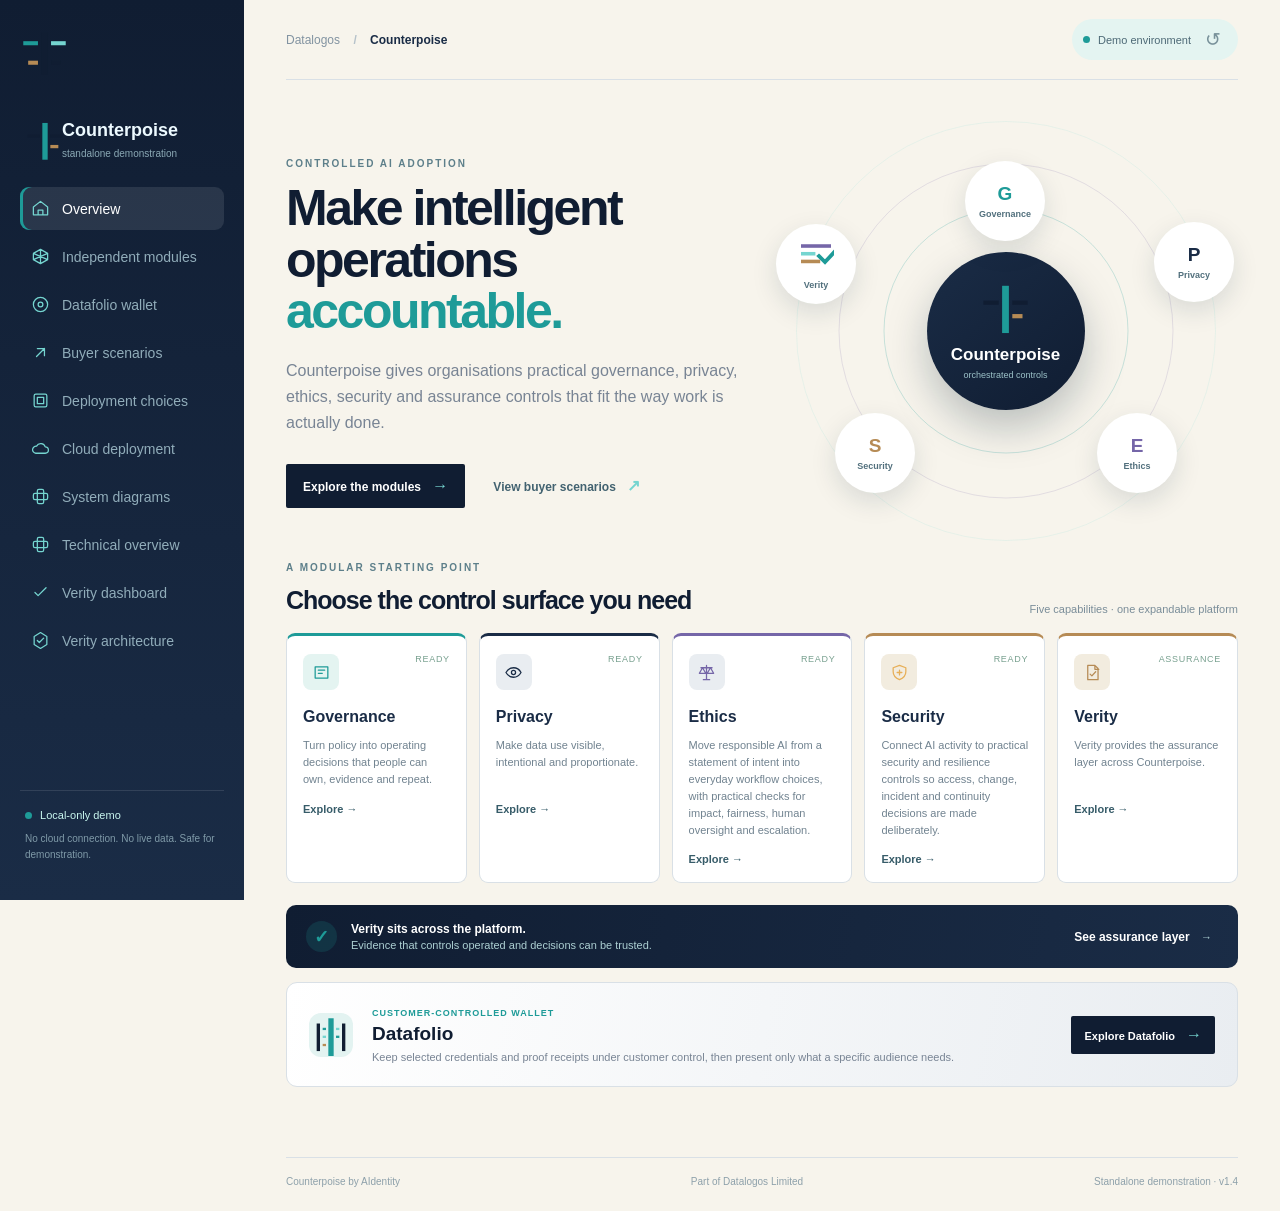
==== commit d8b40c7d: "Add files via upload updates and new design" ====
--- a/demo/FINAL-Counterpoise-Standalone-Demo/index.html
+++ b/demo/FINAL-Counterpoise-Standalone-Demo/index.html
@@ -8,23 +8,23 @@
 <body>
   <div class="shell">
     <aside class="side">
-      <div class="brand"><span class="brand-dot" aria-hidden="true"></span><div><small>DATALOGOS LIMITED</small><strong>AIdentity</strong></div></div>
-      <div class="product"><img src="assets/counterpoise-mark.svg" alt=""><span>Counterpoise</span><small>standalone demonstration</small></div>
+      <div class="brand"><img class="parent-logo" src="assets/logos/DRAFT-Datalogos-Mark.svg" alt="Datalogos Limited"></div>
+      <div class="product"><img src="assets/logos/DRAFT-Counterpoise-Mark.svg" alt=""><span>Counterpoise</span><small>standalone demonstration</small></div>
       <nav><button class="nav active" data-view="overview"><svg class="line-icon nav-icon" viewBox="0 0 24 24" aria-hidden="true"><path d="m3 10 9-7 9 7v10H3zM9 20v-6h6v6"/></svg> <span>Overview</span></button><button class="nav" data-view="modules"><svg class="line-icon nav-icon" viewBox="0 0 24 24" aria-hidden="true"><path d="M12 3 21 8v8l-9 5-9-5V8zM12 3v18M3 8l18 8M21 8 3 16"/></svg> <span>Independent modules</span></button><button class="nav" data-view="datafolio"><svg class="line-icon nav-icon" viewBox="0 0 24 24" aria-hidden="true"><circle cx="12" cy="12" r="9"/><circle cx="12" cy="12" r="3"/></svg> <span>Datafolio wallet</span></button><button class="nav" data-view="scenarios"><svg class="line-icon nav-icon" viewBox="0 0 24 24" aria-hidden="true"><path d="M7 17 17 7M8 7h9v9"/></svg> <span>Buyer scenarios</span></button><button class="nav" data-view="deployment"><svg class="line-icon nav-icon" viewBox="0 0 24 24" aria-hidden="true"><rect x="4" y="4" width="16" height="16" rx="2"/><path d="M8 8h8v8H8z"/></svg> <span>Deployment choices</span></button><button class="nav" data-view="cloud"><svg class="line-icon nav-icon" viewBox="0 0 24 24" aria-hidden="true"><path d="M6 18h12a4 4 0 0 0 0-8 6 6 0 0 0-11-1 4.5 4.5 0 0 0-1 9Z"/></svg> <span>Cloud deployment</span></button><button class="nav" data-view="system-design"><svg class="line-icon nav-icon" viewBox="0 0 24 24" aria-hidden="true"><rect x="8" y="3" width="8" height="18" rx="2"/><rect x="3" y="8" width="18" height="8" rx="2"/></svg> <span>System diagrams</span></button><button class="nav" data-view="architecture"><svg class="line-icon nav-icon" viewBox="0 0 24 24" aria-hidden="true"><rect x="8" y="3" width="8" height="18" rx="2"/><rect x="3" y="8" width="18" height="8" rx="2"/></svg> <span>Technical overview</span></button><button class="nav" data-view="verity-dashboard"><svg class="line-icon nav-icon" viewBox="0 0 24 24" aria-hidden="true"><path d="m5 12 4 4L19 6"/></svg> <span>Verity dashboard</span></button><button class="nav" data-view="verity-architecture"><svg class="line-icon nav-icon" viewBox="0 0 24 24" aria-hidden="true"><path d="m12 2 8 5v10l-8 5-8-5V7zM8 12l2.5 2.5L16 9"/></svg> <span>Verity architecture</span></button></nav>
       <div class="side-foot"><div class="offline"><b></b> Local-only demo</div><p>No cloud connection. No live data. Safe for demonstration.</p></div>
     </aside>
     <main>
-      <header><div class="crumb">AIdentity <b>/</b> <strong>Counterpoise</strong></div><div class="demo-pill"><b></b> Demo environment <button id="reset">↺</button></div></header>
+      <header><div class="crumb">Datalogos <b>/</b> <strong>Counterpoise</strong></div><div class="demo-pill"><b></b> Demo environment <button id="reset">↺</button></div></header>
       <section class="view active" data-panel="overview">
-        <div class="hero"><div class="hero-copy"><label>CONTROLLED AI ADOPTION</label><h1>Make intelligent operations <em>accountable.</em></h1><p>Counterpoise gives organisations practical governance, privacy, ethics, security and assurance controls that fit the way work is actually done.</p><div class="actions"><button class="primary" data-go="modules">Explore the modules <span>→</span></button><button class="text" data-go="scenarios">View buyer scenarios <span>↗</span></button></div></div><div class="visual"><div class="ring r1"></div><div class="ring r2"></div><div class="ring r3"></div><div class="core"><img src="assets/counterpoise-mark.svg" alt=""><b>Counterpoise</b><small>orchestrated controls</small></div><div class="orb o1"><span class="orb-letter">G</span><small>Governance</small></div><div class="orb o2"><span class="orb-letter">P</span><small>Privacy</small></div><div class="orb o3"><span class="orb-letter">E</span><small>Ethics</small></div><div class="orb o4"><span class="orb-letter">S</span><small>Security</small></div><div class="orb o5"><img src="assets/verity-mark.svg" alt=""><small>Verity</small></div></div></div>
+        <div class="hero"><div class="hero-copy"><label>CONTROLLED AI ADOPTION</label><h1>Make intelligent operations <em>accountable.</em></h1><p>Counterpoise gives organisations practical governance, privacy, ethics, security and assurance controls that fit the way work is actually done.</p><div class="actions"><button class="primary" data-go="modules">Explore the modules <span>→</span></button><button class="text" data-go="scenarios">View buyer scenarios <span>↗</span></button></div></div><div class="visual"><div class="ring r1"></div><div class="ring r2"></div><div class="ring r3"></div><div class="core"><img src="assets/logos/DRAFT-Counterpoise-Mark.svg" alt=""><b>Counterpoise</b><small>orchestrated controls</small></div><div class="orb o1"><span class="orb-letter">G</span><small>Governance</small></div><div class="orb o2"><span class="orb-letter">P</span><small>Privacy</small></div><div class="orb o3"><span class="orb-letter">E</span><small>Ethics</small></div><div class="orb o4"><span class="orb-letter">S</span><small>Security</small></div><div class="orb o5"><img src="assets/logos/DRAFT-Verity-Mark.svg" alt=""><small>Verity</small></div></div></div>
         <div class="section-head"><div><label>A MODULAR STARTING POINT</label><h2>Choose the control surface you need</h2></div><span>Five capabilities · one expandable platform</span></div>
         <div class="cards" id="homeCards"></div>
-        <div class="strip"><b>✓</b><div><strong>Verity sits across the platform.</strong><span>Evidence that controls operated and decisions can be trusted.</span></div><button class="text" data-go="modules">See assurance layer <span>→</span></button></div><article class="datafolio-promo"><div class="wallet-mark"><img src="assets/datafolio-mark.svg" alt="Datafolio mark"></div><div><label>CUSTOMER-CONTROLLED WALLET</label><h3>Datafolio</h3><p>Keep selected credentials and proof receipts under customer control, then present only what a specific audience needs.</p></div><button class="primary small" data-go="datafolio">Explore Datafolio <span>→</span></button></article>
+        <div class="strip"><b>✓</b><div><strong>Verity sits across the platform.</strong><span>Evidence that controls operated and decisions can be trusted.</span></div><button class="text" data-go="modules">See assurance layer <span>→</span></button></div><article class="datafolio-promo"><div class="wallet-mark"><img src="assets/logos/DRAFT-Datafolio-Mark.svg" alt="Datafolio mark"></div><div><label>CUSTOMER-CONTROLLED WALLET</label><h3>Datafolio</h3><p>Keep selected credentials and proof receipts under customer control, then present only what a specific audience needs.</p></div><button class="primary small" data-go="datafolio">Explore Datafolio <span>→</span></button></article>
       </section>
       <section class="view" data-panel="modules"><div class="intro"><div><label>BUILD YOUR CONTROL STACK</label><h1>Independent modules</h1><p>Start with one problem, add capability as your operating maturity grows. Each module has a clear purpose, owner and outcome.</p></div><div class="stat"><strong>5</strong><span>independent<br>capabilities</span></div></div><div class="module-layout"><div class="module-list" id="moduleList"></div><article class="detail" id="detail"></article></div></section>
       <section class="view" data-panel="datafolio">
         <div class="intro"><div><label>DATAFOLIO · CUSTOMER-CONTROLLED WALLET</label><h1>Your evidence, in your hands</h1><p>Datafolio is the wallet capability for keeping selected credentials, assurance records and proof receipts under customer control. It supports scoped presentation and visible status; it does not decide whether a Counterpoise action is allowed.</p></div><div class="stat"><strong>01</strong><span>customer<br>controlled</span></div></div>
-        <div class="datafolio-grid"><article class="wallet-preview"><div class="wallet-top"><span class="wallet-brand"><img src="assets/datafolio-mark.svg" alt=""/> <span>DATAFOLIO</span></span><span class="wallet-state"><b></b> Local demo</span></div><div class="wallet-heading"><small>YOUR PROOF WALLET</small><h2>Selected records</h2><p>Illustrative records only · nothing is transmitted</p></div><div class="credential"><span class="credential-icon teal">✓</span><div><b>AI workflow assurance</b><small>Verity attestation · scope: onboarding</small></div><span class="credential-status">CURRENT</span></div><div class="credential"><span class="credential-icon violet">◈</span><div><b>Decision receipt</b><small>Counterpoise decision · approved with conditions</small></div><span class="credential-status">VALID</span></div><div class="credential"><span class="credential-icon copper">⌁</span><div><b>Data provenance record</b><small>Source, version and integrity references</small></div><span class="credential-status">CURRENT</span></div><div class="wallet-actions"><button id="preparePresentation" class="primary small">Preview scoped presentation</button><button id="revokeCredential" class="secondary small">Revoke demo credential</button></div><p id="walletFeedback" class="wallet-feedback" aria-live="polite">Choose a local demo action to see how scoped sharing and status changes are presented.</p></article>
+        <div class="datafolio-grid"><article class="wallet-preview"><div class="wallet-top"><span class="wallet-brand"><img src="assets/logos/DRAFT-Datafolio-Mark.svg" alt=""/> <span>DATAFOLIO</span></span><span class="wallet-state"><b></b> Local demo</span></div><div class="wallet-heading"><small>YOUR PROOF WALLET</small><h2>Selected records</h2><p>Illustrative records only · nothing is transmitted</p></div><div class="credential"><span class="credential-icon teal">✓</span><div><b>AI workflow assurance</b><small>Verity attestation · scope: onboarding</small></div><span class="credential-status">CURRENT</span></div><div class="credential"><span class="credential-icon violet">◈</span><div><b>Decision receipt</b><small>Counterpoise decision · approved with conditions</small></div><span class="credential-status">VALID</span></div><div class="credential"><span class="credential-icon copper">⌁</span><div><b>Data provenance record</b><small>Source, version and integrity references</small></div><span class="credential-status">CURRENT</span></div><div class="wallet-actions"><button id="preparePresentation" class="primary small">Preview scoped presentation</button><button id="revokeCredential" class="secondary small">Revoke demo credential</button></div><p id="walletFeedback" class="wallet-feedback" aria-live="polite">Choose a local demo action to see how scoped sharing and status changes are presented.</p></article>
           <div class="datafolio-explainer"><article><label>01 · HOLD</label><h3>Keep selected records</h3><p>Datafolio can hold or reference customer-selected credentials, manifests and proof receipts. Source business data stays in its approved system by default.</p></article><article><label>02 · PRESENT</label><h3>Share to a defined purpose</h3><p>A presentation can be limited by credential, claim, audience, purpose and validity period, so a reviewer receives only the evidence needed for that interaction.</p></article><article><label>03 · CONTROL</label><h3>See status and changes</h3><p>Expiry, revocation and changed assurance states remain visible. A cryptographic commitment can show whether a presented value matches a recorded state; it does not prove the original source claim was true.</p></article><div class="wallet-boundary"><b>Product boundary</b><span>Counterpoise decides and enforces action authority. Verity records assurance evidence. Datafolio gives customers a controlled way to retain and present selected records.</span></div></div></div>
         <div class="notice"><b>i</b><div><strong>Local demonstration only.</strong><p>The wallet view is illustrative; it does not issue credentials, store customer records, connect to a blockchain or send presentations.</p></div></div>
       </section>
--- a/demo/FINAL-Counterpoise-Standalone-Demo/styles.css
+++ b/demo/FINAL-Counterpoise-Standalone-Demo/styles.css
@@ -1,8 +1,8 @@
-:root{--navy:#101D32;--navy2:#1A2C46;--ink:#1A2C46;--muted:#788494;--line:#D9E0E6;--bg:#F7F4EC;--teal:#1E9B98;--cyan:#75D5D0;--violet:#7566A8;--amber:#B68B55;--blue:#1A2C46;--coral:#B68B55;--silver:#E9EDF1;--ivory:#F7F4EC;--copper:#B68B55}*{box-sizing:border-box}body{margin:0;background:var(--bg);color:var(--ink);font:14px "Aptos", "Helvetica Neue", Helvetica, Arial, sans-serif}.shell{display:flex;min-height:100vh}.side{position:fixed;inset:0 auto 0 0;width:244px;background:linear-gradient(180deg,#101D32,#1A2C46);color:#edfaff;padding:28px 20px;display:flex;flex-direction:column}.brand{display:flex;align-items:center;gap:11px}.brand small{display:block;font-size:8px;letter-spacing:1.6px;color:#8badbb}.brand strong{display:block;font-size:18px}.mark{width:30px;height:30px;position:relative}.mark i{position:absolute;width:8px;border-radius:3px;background:linear-gradient(135deg,var(--cyan),var(--teal));transform:skewY(-28deg)}.mark i:nth-child(1){height:23px;top:5px;left:1px}.mark i:nth-child(2){height:30px;left:11px}.mark i:nth-child(3){height:20px;top:7px;left:21px}.product{margin:38px 4px 25px;display:grid;grid-template-columns:30px 1fr;gap:0 8px;font-size:18px;font-weight:700}.product>b,.offline>b,.demo-pill>b{width:8px;height:8px;border-radius:50%;background:var(--teal);display:inline-block;box-shadow:0 0 0 5px #1bb7ad20}.product small{grid-column:2;color:#8ba9b5;font-size:10px;font-weight:500;margin-top:4px}.side nav{display:grid;gap:5px}.nav{border:0;background:transparent;color:#91adba;border-radius:9px;padding:12px 11px;text-align:left;font:inherit;cursor:pointer;display:flex;gap:12px;align-items:center}.nav:first-letter{color:var(--cyan);font-size:18px}.nav:hover,.nav.active{background:#ffffff19;color:#fff;box-shadow:inset 3px 0 var(--teal)}.side-foot{margin-top:auto;border-top:1px solid #ffffff1c;padding:18px 5px 0}.offline{font-size:11px;color:#c9f7ef}.side-foot p{font-size:10px;line-height:1.55;color:#7f9aa8}.side-foot b{width:7px;height:7px;box-shadow:none;margin-right:5px}main{margin-left:244px;width:calc(100% - 244px);padding:0 42px}.topbar,header{height:80px;display:flex;justify-content:space-between;align-items:center;border-bottom:1px solid var(--line)}.crumb{color:#8293a1;font-size:12px}.crumb b{margin:0 10px;color:#b6c2ca}.crumb strong{color:var(--ink)}.demo-pill{display:flex;align-items:center;gap:8px;background:#e9f7f5;color:#4d6976;padding:8px 11px;border-radius:99px;font-size:11px}.demo-pill b{width:7px;height:7px;box-shadow:none}.demo-pill button{border:0;background:transparent;color:#78919a;font-size:19px;cursor:pointer}.view{display:none;padding:46px 0 70px}.view.active{display:block}label{font-size:10px;letter-spacing:2px;color:#5d7f8a;font-weight:800}.hero{display:flex;min-height:410px;align-items:center;justify-content:space-between;gap:30px}.hero-copy{max-width:540px}.hero h1,.intro h1{font-size:50px;letter-spacing:-2.5px;line-height:1.03;margin:13px 0 20px;color:var(--navy)}.hero h1 em{color:var(--teal);font-style:normal}.hero p,.intro p{font-size:16px;line-height:1.65;color:var(--muted);max-width:600px}.actions{display:flex;gap:22px;align-items:center;margin-top:27px}button{font:inherit}.primary,.secondary{border:0;border-radius:7px;padding:13px 17px;background:linear-gradient(135deg,var(--navy),#174c64);color:#fff;font-size:12px;font-weight:800;cursor:pointer}.primary span,.text span{color:var(--cyan);font-size:16px;margin-left:8px}.text{border:0;background:none;color:#426270;font-size:12px;font-weight:800;cursor:pointer}.visual{width:465px;height:390px;position:relative;flex:none}.ring{position:absolute;left:50%;top:50%;transform:translate(-50%,-50%);border:1px solid #1bb7ad38;border-radius:50%}.r1{width:245px;height:245px}.r2{width:335px;height:335px;border-color:#7464e82b}.r3{width:420px;height:420px;border-color:#54d4e421}.core{position:absolute;left:50%;top:50%;transform:translate(-50%,-50%);width:158px;height:158px;border-radius:50%;background:linear-gradient(140deg,var(--navy2),#0b2334);color:#fff;display:flex;flex-direction:column;align-items:center;justify-content:center;box-shadow:0 18px 40px #08233340}.core strong{color:var(--teal);font-size:28px}.core b{font-size:17px}.core small{font-size:9px;color:#9cc2c8;margin-top:5px}.orb{position:absolute;width:80px;height:80px;border-radius:50%;background:#fff;box-shadow:0 9px 26px #0f2c4021;display:flex;flex-direction:column;align-items:center;justify-content:center;gap:4px;font-size:20px;color:var(--teal)}.orb small{font-size:9px;font-weight:800;color:#52707d}.o1{top:25px;left:192px}.o2{top:86px;right:4px;color:var(--blue)}.o3{bottom:33px;right:61px;color:var(--violet)}.o4{bottom:33px;left:62px;color:var(--amber)}.o5{top:88px;left:3px;color:var(--coral)}.section-head{display:flex;align-items:end;justify-content:space-between;margin:22px 0 18px}.section-head h2{font-size:25px;letter-spacing:-1px;margin:12px 0 0;color:var(--navy)}.section-head>span{font-size:11px;color:#7a8d99}.cards{display:grid;grid-template-columns:repeat(5,1fr);gap:12px}.card{background:#fff;border:1px solid var(--line);border-top:3px solid var(--teal);border-radius:9px;padding:18px 16px 16px;min-height:194px}.card:nth-child(2){border-top-color:var(--blue)}.card:nth-child(3){border-top-color:var(--violet)}.card:nth-child(4){border-top-color:var(--amber)}.card:nth-child(5){border-top-color:var(--coral)}.card:hover,.scenario:hover,.scenario.selected{box-shadow:0 18px 50px #0c253a19;transform:translateY(-3px)}.card-top{display:flex;justify-content:space-between}.icon{width:36px;height:36px;border-radius:8px;background:#e7f8f6;color:var(--teal);display:grid;place-items:center;font-size:19px}.card:nth-child(2) .icon{color:var(--blue);background:#eaf2ff}.card:nth-child(3) .icon{color:var(--violet);background:#efedff}.card:nth-child(4) .icon{color:#d49a24;background:#fff6e3}.card:nth-child(5) .icon{color:var(--coral);background:#fff0eb}.status{font-size:9px;text-transform:uppercase;letter-spacing:.7px;color:#78a08f}.card h3{font-size:16px;margin:18px 0 7px}.card p{font-size:11px;line-height:1.55;color:#718390;min-height:52px}.link{border:0;background:none;padding:0;color:#375c69;font-size:11px;font-weight:800;cursor:pointer}.strip{margin-top:22px;background:linear-gradient(100deg,#0d2a3d,#123f50);color:#fff;border-radius:10px;padding:16px 20px;display:flex;align-items:center;gap:14px}.strip>b{width:31px;height:31px;border-radius:50%;display:grid;place-items:center;background:#1bb7ad2e;color:var(--teal);font-size:18px}.strip div{display:grid;gap:3px;flex:1}.strip strong{font-size:12px}.strip span{font-size:11px;color:#add0d3}.strip .text{color:#fff}.intro{display:flex;justify-content:space-between;align-items:flex-end;margin-bottom:30px}.intro h1{font-size:42px;margin-bottom:12px}.intro p{font-size:15px;margin:0}.stat{text-align:right;border-left:1px solid var(--line);padding-left:24px}.stat strong{font-size:54px;line-height:.9;color:var(--teal);display:block}.stat span{font-size:10px;line-height:1.4;color:#6d818c;text-transform:uppercase;letter-spacing:1px}.module-layout{display:grid;grid-template-columns:330px 1fr;gap:20px}.module-list{display:grid;gap:8px}.module-row{display:flex;align-items:center;gap:12px;padding:14px;border:1px solid var(--line);background:#fff;border-radius:9px;text-align:left;cursor:pointer}.module-row.selected{border-color:var(--teal);background:#f0fbfa}.module-row h3{margin:0;font-size:13px}.module-row p{margin:3px 0 0;color:#7a8d98;font-size:10px}.detail{background:#fff;border:1px solid var(--line);border-radius:11px;padding:28px 31px;min-height:370px}.detail-kicker{font-size:10px;letter-spacing:1.4px;text-transform:uppercase;font-weight:800;color:var(--teal)}.detail h2{font-size:31px;color:var(--navy);margin:11px 0 10px}.detail-copy{font-size:14px;line-height:1.65;color:var(--muted);max-width:680px}.detail-columns{display:grid;grid-template-columns:1fr 1fr;gap:25px;margin-top:26px}.detail-block h4{font-size:11px;text-transform:uppercase;letter-spacing:1px;color:#6b8791}.detail-block ul{margin:0;padding:0;list-style:none;display:grid;gap:8px}.detail-block li{font-size:12px;color:#3a5965}.detail-block li:before{content:'✓';color:var(--teal);font-weight:800;margin-right:8px}.scenario-grid,.deploy-grid{display:grid;grid-template-columns:repeat(3,1fr);gap:14px}.scenario{border:1px solid var(--line);background:#fff;border-radius:10px;text-align:left;padding:22px;cursor:pointer}.scenario i{float:right;color:#a6b7bf;font-size:11px}.scenario>b{font-size:30px;color:var(--teal)}.scenario h3{font-size:17px;margin:18px 0 7px}.scenario p{font-size:12px;color:var(--muted);line-height:1.55;min-height:40px}.scenario span{color:#387080;font-size:11px;font-weight:800}.scenario-out{margin-top:18px;background:linear-gradient(120deg,#0d2a3d,#123f50);border-radius:10px;color:#fff;padding:25px 28px;min-height:170px}.scenario-out h3{font-size:20px;margin:0 0 8px}.scenario-out p{font-size:13px;line-height:1.6;color:#b6d5d8}.pills{display:flex;flex-wrap:wrap;gap:7px}.pills span{background:#ffffff1a;border:1px solid #ffffff22;border-radius:99px;padding:6px 9px;font-size:10px;color:#d6edef}.deploy{background:#fff;border:1px solid var(--line);border-radius:10px;padding:24px;min-height:345px}.deploy.featured{border:2px solid var(--teal);box-shadow:0 18px 50px #0c253a19}.deploy-icon{font-size:25px;color:var(--teal);display:block;margin-bottom:15px}.deploy label{font-size:9px;letter-spacing:1.1px}.deploy h3{font-size:18px;margin:10px 0 8px}.deploy p{font-size:12px;line-height:1.55;color:var(--muted);min-height:52px}.deploy ul{list-style:none;padding:0;margin:18px 0 23px;display:grid;gap:9px}.deploy li{font-size:11px;color:#47636d}.deploy li:before{content:'✓';color:var(--teal);font-weight:800;margin-right:8px}.small{font-size:11px;padding:10px 13px}.secondary{background:#eff5f7;color:#355663}.notice{margin-top:18px;padding:15px 18px;border-radius:9px;background:#eef8fa;display:flex;gap:12px;color:#42636e}.notice>b{color:var(--teal);font-size:18px}.notice strong{font-size:12px}.notice p{font-size:11px;margin:4px 0;color:#69808a}footer{display:flex;justify-content:space-between;color:#8da0aa;border-top:1px solid var(--line);padding:18px 0 24px;font-size:10px}@media(max-width:1100px){.side{width:210px}main{margin-left:210px;width:calc(100% - 210px);padding:0 25px}.visual{transform:scale(.85);margin-right:-35px}.cards{grid-template-columns:repeat(3,1fr)}}@media(max-width:760px){.side{position:static;width:100%;padding:18px}.shell{display:block}main{margin-left:0;width:100%;padding:0 16px}.topbar{height:60px}.hero{display:block;padding-top:25px}.hero h1{font-size:39px}.visual{width:100%;height:320px;transform:scale(.78);margin:0 auto}.cards,.scenario-grid,.deploy-grid{grid-template-columns:1fr}.section-head,.intro{display:block}.stat{text-align:left;border:0;border-top:1px solid var(--line);margin-top:18px;padding:12px 0 0}.module-layout{grid-template-columns:1fr}.detail-columns{grid-template-columns:1fr}.side-foot{display:none}footer{display:grid;gap:6px}}
+:root{--navy:#101D32;--navy2:#1A2C46;--ink:#1A2C46;--muted:#788494;--line:#D9E0E6;--bg:#F7F4EC;--teal:#1E9B98;--cyan:#75D5D0;--violet:#7566A8;--amber:#B68B55;--blue:#1A2C46;--coral:#B68B55;--silver:#E9EDF1;--ivory:#F7F4EC;--copper:#B68B55}*{box-sizing:border-box}body{margin:0;background:var(--bg);color:var(--ink);font:14px "Aptos", "Helvetica Neue", Helvetica, Arial, sans-serif}.shell{display:flex;min-height:100vh}.side{position:fixed;inset:0 auto 0 0;width:244px;background:linear-gradient(180deg,#101D32,#1A2C46);color:#edfaff;padding:28px 20px;display:flex;flex-direction:column}.brand{display:flex;align-items:center;gap:11px}.brand small{display:block;font-size:8px;letter-spacing:1.6px;color:#8badbb}.brand strong{display:block;font-size:18px}.mark{width:30px;height:30px;position:relative}.mark i{position:absolute;width:8px;border-radius:3px;background:linear-gradient(135deg,var(--cyan),var(--teal));transform:skewY(-28deg)}.mark i:nth-child(1){height:23px;top:5px;left:1px}.mark i:nth-child(2){height:30px;left:11px}.mark i:nth-child(3){height:20px;top:7px;left:21px}.product{margin:38px 4px 25px;display:grid;grid-template-columns:30px 1fr;gap:0 8px;font-size:18px;font-weight:700}.product>b,.offline>b,.demo-pill>b{width:8px;height:8px;border-radius:50%;background:var(--teal);display:inline-block;box-shadow:0 0 0 5px #1E9B9820}.product small{grid-column:2;color:#8ba9b5;font-size:10px;font-weight:500;margin-top:4px}.side nav{display:grid;gap:5px}.nav{border:0;background:transparent;color:#91adba;border-radius:9px;padding:12px 11px;text-align:left;font:inherit;cursor:pointer;display:flex;gap:12px;align-items:center}.nav:first-letter{color:var(--cyan);font-size:18px}.nav:hover,.nav.active{background:#ffffff19;color:#fff;box-shadow:inset 3px 0 var(--teal)}.side-foot{margin-top:auto;border-top:1px solid #ffffff1c;padding:18px 5px 0}.offline{font-size:11px;color:#c9f7ef}.side-foot p{font-size:10px;line-height:1.55;color:#7f9aa8}.side-foot b{width:7px;height:7px;box-shadow:none;margin-right:5px}main{margin-left:244px;width:calc(100% - 244px);padding:0 42px}.topbar,header{height:80px;display:flex;justify-content:space-between;align-items:center;border-bottom:1px solid var(--line)}.crumb{color:#8293a1;font-size:12px}.crumb b{margin:0 10px;color:#b6c2ca}.crumb strong{color:var(--ink)}.demo-pill{display:flex;align-items:center;gap:8px;background:#E4F4F1;color:#4d6976;padding:8px 11px;border-radius:99px;font-size:11px}.demo-pill b{width:7px;height:7px;box-shadow:none}.demo-pill button{border:0;background:transparent;color:#78919a;font-size:19px;cursor:pointer}.view{display:none;padding:46px 0 70px}.view.active{display:block}label{font-size:10px;letter-spacing:2px;color:#5d7f8a;font-weight:800}.hero{display:flex;min-height:410px;align-items:center;justify-content:space-between;gap:30px}.hero-copy{max-width:540px}.hero h1,.intro h1{font-size:50px;letter-spacing:-2.5px;line-height:1.03;margin:13px 0 20px;color:var(--navy)}.hero h1 em{color:var(--teal);font-style:normal}.hero p,.intro p{font-size:16px;line-height:1.65;color:var(--muted);max-width:600px}.actions{display:flex;gap:22px;align-items:center;margin-top:27px}button{font:inherit}.primary,.secondary{border:0;border-radius:7px;padding:13px 17px;background:linear-gradient(135deg,var(--navy),#1A2C46);color:#fff;font-size:12px;font-weight:800;cursor:pointer}.primary span,.text span{color:var(--cyan);font-size:16px;margin-left:8px}.text{border:0;background:none;color:#426270;font-size:12px;font-weight:800;cursor:pointer}.visual{width:465px;height:390px;position:relative;flex:none}.ring{position:absolute;left:50%;top:50%;transform:translate(-50%,-50%);border:1px solid #1E9B9838;border-radius:50%}.r1{width:245px;height:245px}.r2{width:335px;height:335px;border-color:#7566A82b}.r3{width:420px;height:420px;border-color:#75D5D021}.core{position:absolute;left:50%;top:50%;transform:translate(-50%,-50%);width:158px;height:158px;border-radius:50%;background:linear-gradient(140deg,var(--navy2),#101D32);color:#fff;display:flex;flex-direction:column;align-items:center;justify-content:center;box-shadow:0 18px 40px #08233340}.core strong{color:var(--teal);font-size:28px}.core b{font-size:17px}.core small{font-size:9px;color:#9cc2c8;margin-top:5px}.orb{position:absolute;width:80px;height:80px;border-radius:50%;background:#fff;box-shadow:0 9px 26px #0f2c4021;display:flex;flex-direction:column;align-items:center;justify-content:center;gap:4px;font-size:20px;color:var(--teal)}.orb small{font-size:9px;font-weight:800;color:#52707d}.o1{top:25px;left:192px}.o2{top:86px;right:4px;color:var(--blue)}.o3{bottom:33px;right:61px;color:var(--violet)}.o4{bottom:33px;left:62px;color:var(--amber)}.o5{top:88px;left:3px;color:var(--coral)}.section-head{display:flex;align-items:end;justify-content:space-between;margin:22px 0 18px}.section-head h2{font-size:25px;letter-spacing:-1px;margin:12px 0 0;color:var(--navy)}.section-head>span{font-size:11px;color:#7a8d99}.cards{display:grid;grid-template-columns:repeat(5,1fr);gap:12px}.card{background:#fff;border:1px solid var(--line);border-top:3px solid var(--teal);border-radius:9px;padding:18px 16px 16px;min-height:194px}.card:nth-child(2){border-top-color:var(--blue)}.card:nth-child(3){border-top-color:var(--violet)}.card:nth-child(4){border-top-color:var(--amber)}.card:nth-child(5){border-top-color:var(--coral)}.card:hover,.scenario:hover,.scenario.selected{box-shadow:0 18px 50px #0c253a19;transform:translateY(-3px)}.card-top{display:flex;justify-content:space-between}.icon{width:36px;height:36px;border-radius:8px;background:#E4F4F1;color:var(--teal);display:grid;place-items:center;font-size:19px}.card:nth-child(2) .icon{color:var(--blue);background:#E9EDF1}.card:nth-child(3) .icon{color:var(--violet);background:#E9EDF1}.card:nth-child(4) .icon{color:#E7AF57;background:#F2ECDF}.card:nth-child(5) .icon{color:var(--coral);background:#F2ECDF}.status{font-size:9px;text-transform:uppercase;letter-spacing:.7px;color:#78a08f}.card h3{font-size:16px;margin:18px 0 7px}.card p{font-size:11px;line-height:1.55;color:#718390;min-height:52px}.link{border:0;background:none;padding:0;color:#375c69;font-size:11px;font-weight:800;cursor:pointer}.strip{margin-top:22px;background:linear-gradient(100deg,#101D32,#1A2C46);color:#fff;border-radius:10px;padding:16px 20px;display:flex;align-items:center;gap:14px}.strip>b{width:31px;height:31px;border-radius:50%;display:grid;place-items:center;background:#1E9B982e;color:var(--teal);font-size:18px}.strip div{display:grid;gap:3px;flex:1}.strip strong{font-size:12px}.strip span{font-size:11px;color:#add0d3}.strip .text{color:#fff}.intro{display:flex;justify-content:space-between;align-items:flex-end;margin-bottom:30px}.intro h1{font-size:42px;margin-bottom:12px}.intro p{font-size:15px;margin:0}.stat{text-align:right;border-left:1px solid var(--line);padding-left:24px}.stat strong{font-size:54px;line-height:.9;color:var(--teal);display:block}.stat span{font-size:10px;line-height:1.4;color:#6d818c;text-transform:uppercase;letter-spacing:1px}.module-layout{display:grid;grid-template-columns:330px 1fr;gap:20px}.module-list{display:grid;gap:8px}.module-row{display:flex;align-items:center;gap:12px;padding:14px;border:1px solid var(--line);background:#fff;border-radius:9px;text-align:left;cursor:pointer}.module-row.selected{border-color:var(--teal);background:#f0fbfa}.module-row h3{margin:0;font-size:13px}.module-row p{margin:3px 0 0;color:#7a8d98;font-size:10px}.detail{background:#fff;border:1px solid var(--line);border-radius:11px;padding:28px 31px;min-height:370px}.detail-kicker{font-size:10px;letter-spacing:1.4px;text-transform:uppercase;font-weight:800;color:var(--teal)}.detail h2{font-size:31px;color:var(--navy);margin:11px 0 10px}.detail-copy{font-size:14px;line-height:1.65;color:var(--muted);max-width:680px}.detail-columns{display:grid;grid-template-columns:1fr 1fr;gap:25px;margin-top:26px}.detail-block h4{font-size:11px;text-transform:uppercase;letter-spacing:1px;color:#6b8791}.detail-block ul{margin:0;padding:0;list-style:none;display:grid;gap:8px}.detail-block li{font-size:12px;color:#3a5965}.detail-block li:before{content:'✓';color:var(--teal);font-weight:800;margin-right:8px}.scenario-grid,.deploy-grid{display:grid;grid-template-columns:repeat(3,1fr);gap:14px}.scenario{border:1px solid var(--line);background:#fff;border-radius:10px;text-align:left;padding:22px;cursor:pointer}.scenario i{float:right;color:#a6b7bf;font-size:11px}.scenario>b{font-size:30px;color:var(--teal)}.scenario h3{font-size:17px;margin:18px 0 7px}.scenario p{font-size:12px;color:var(--muted);line-height:1.55;min-height:40px}.scenario span{color:#1A2C46;font-size:11px;font-weight:800}.scenario-out{margin-top:18px;background:linear-gradient(120deg,#101D32,#1A2C46);border-radius:10px;color:#fff;padding:25px 28px;min-height:170px}.scenario-out h3{font-size:20px;margin:0 0 8px}.scenario-out p{font-size:13px;line-height:1.6;color:#b6d5d8}.pills{display:flex;flex-wrap:wrap;gap:7px}.pills span{background:#ffffff1a;border:1px solid #ffffff22;border-radius:99px;padding:6px 9px;font-size:10px;color:#d6edef}.deploy{background:#fff;border:1px solid var(--line);border-radius:10px;padding:24px;min-height:345px}.deploy.featured{border:2px solid var(--teal);box-shadow:0 18px 50px #0c253a19}.deploy-icon{font-size:25px;color:var(--teal);display:block;margin-bottom:15px}.deploy label{font-size:9px;letter-spacing:1.1px}.deploy h3{font-size:18px;margin:10px 0 8px}.deploy p{font-size:12px;line-height:1.55;color:var(--muted);min-height:52px}.deploy ul{list-style:none;padding:0;margin:18px 0 23px;display:grid;gap:9px}.deploy li{font-size:11px;color:#47636d}.deploy li:before{content:'✓';color:var(--teal);font-weight:800;margin-right:8px}.small{font-size:11px;padding:10px 13px}.secondary{background:#eff5f7;color:#355663}.notice{margin-top:18px;padding:15px 18px;border-radius:9px;background:#eef8fa;display:flex;gap:12px;color:#42636e}.notice>b{color:var(--teal);font-size:18px}.notice strong{font-size:12px}.notice p{font-size:11px;margin:4px 0;color:#69808a}footer{display:flex;justify-content:space-between;color:#8da0aa;border-top:1px solid var(--line);padding:18px 0 24px;font-size:10px}@media(max-width:1100px){.side{width:210px}main{margin-left:210px;width:calc(100% - 210px);padding:0 25px}.visual{transform:scale(.85);margin-right:-35px}.cards{grid-template-columns:repeat(3,1fr)}}@media(max-width:760px){.side{position:static;width:100%;padding:18px}.shell{display:block}main{margin-left:0;width:100%;padding:0 16px}.topbar{height:60px}.hero{display:block;padding-top:25px}.hero h1{font-size:39px}.visual{width:100%;height:320px;transform:scale(.78);margin:0 auto}.cards,.scenario-grid,.deploy-grid{grid-template-columns:1fr}.section-head,.intro{display:block}.stat{text-align:left;border:0;border-top:1px solid var(--line);margin-top:18px;padding:12px 0 0}.module-layout{grid-template-columns:1fr}.detail-columns{grid-template-columns:1fr}.side-foot{display:none}footer{display:grid;gap:6px}}
 /* Architecture views */
 .cloud-layout{display:grid;grid-template-columns:minmax(0,1fr) 270px;gap:18px;align-items:stretch}.cloud-diagram,.architecture-note{background:#fff;border:1px solid var(--line);border-radius:12px}.cloud-diagram{padding:22px}.diagram-title{display:flex;justify-content:space-between;align-items:baseline;margin-bottom:18px}.diagram-title span{font-weight:800;color:var(--navy)}.diagram-title small{font-size:10px;color:#7f929c}.cloud-boundary{border:1px solid #b9d8dc;border-radius:10px;padding:25px 18px 18px;position:relative;background:linear-gradient(180deg,#f8fcfc,#fff)}.boundary-label{position:absolute;top:-8px;left:16px;background:#fff;padding:0 8px;text-transform:uppercase;letter-spacing:1.2px;font-size:9px;font-weight:800;color:#5b7e87}.cloud-row{display:grid;grid-template-columns:minmax(0,1fr) 40px minmax(0,1fr);align-items:center;gap:8px;margin-bottom:14px}.cloud-row:last-child{margin-bottom:0}.cloud-node{min-height:65px;padding:13px 14px;border:1px solid var(--line);border-left:4px solid var(--teal);border-radius:8px;background:#fff;box-shadow:0 6px 18px #0c253a0b}.cloud-node b{display:block;font-size:12px;color:var(--navy)}.cloud-node small{display:block;margin-top:5px;color:#718691;font-size:10px;line-height:1.35}.cloud-node.gateway{border-left-color:var(--blue)}.cloud-node.control{border-left-color:var(--violet)}.cloud-node.engines{border-left-color:var(--amber)}.cloud-node.verity{border-left-color:var(--coral)}.cloud-node.stores{border-left-color:var(--teal)}.connector{text-align:center;color:#81a5ae;font-size:20px}.cloud-providers{display:flex;flex-wrap:wrap;gap:7px;margin-top:15px}.cloud-providers span{border-radius:99px;padding:7px 10px;background:#eef5f7;color:#4b6874;font-size:10px;font-weight:800}.architecture-note{padding:24px}.architecture-note label{color:var(--teal)}.architecture-note h3{font-size:20px;line-height:1.15;color:var(--navy);margin:12px 0}.architecture-note p{font-size:12px;line-height:1.6;color:var(--muted)}.architecture-note ul{list-style:none;padding:0;margin:20px 0 0;display:grid;gap:12px}.architecture-note li{font-size:11px;color:#42616c}.architecture-note li:before{content:'✓';color:var(--teal);font-weight:800;margin-right:8px}.software-architecture{background:#fff;border:1px solid var(--line);border-radius:12px;padding:24px 28px}.arch-layer{position:relative;display:grid;gap:10px}.layer-label{display:block;text-transform:uppercase;letter-spacing:1.2px;font-size:9px;font-weight:800;color:#6b8791;margin-bottom:9px}.user-layer{grid-template-columns:1fr}.control-layer{grid-template-columns:repeat(3,1fr)}.engines-layer{grid-template-columns:repeat(4,1fr)}.assurance-layer{grid-template-columns:1fr}.arch-box{border:1px solid var(--line);border-radius:8px;padding:14px 15px;background:#fbfdfe;min-height:62px}.arch-box b{display:block;color:var(--navy);font-size:12px}.arch-box small{display:block;color:#718691;font-size:10px;line-height:1.35;margin-top:5px}.arch-box.wide{border-top:3px solid var(--blue);text-align:center}.control-box{border-top:3px solid var(--violet)}.engine{border-top:3px solid var(--teal);text-align:center}.engine.pri{border-top-color:var(--blue)}.engine.eth{border-top-color:var(--violet)}.engine.sec{border-top-color:var(--amber)}.verity-box{border-top:3px solid var(--coral);text-align:center;background:linear-gradient(100deg,#fff8f5,#fff)}.arch-arrow{text-align:center;color:#8aa7af;font-size:17px;line-height:1;margin:10px 0}.tech-columns{display:grid;grid-template-columns:repeat(3,1fr);gap:13px;margin-top:18px}.tech-columns article{background:#fff;border:1px solid var(--line);border-radius:9px;padding:18px}.tech-columns label{font-size:9px;color:var(--teal)}.tech-columns h3{font-size:15px;margin:9px 0 6px;color:var(--navy)}.tech-columns p{font-size:11px;line-height:1.55;color:var(--muted);margin:0}@media(max-width:900px){.cloud-layout{grid-template-columns:1fr}.control-layer{grid-template-columns:1fr}.engines-layer{grid-template-columns:repeat(2,1fr)}.tech-columns{grid-template-columns:1fr}}@media(max-width:760px){.cloud-row{grid-template-columns:1fr}.connector{transform:rotate(90deg);height:16px}.software-architecture{padding:18px 14px}.engines-layer{grid-template-columns:1fr}.diagram-title{display:block}.diagram-title small{display:block;margin-top:5px}}
 /* Verity customer dashboard and assurance architecture */
-.dashboard-meta{min-width:210px;border:1px solid var(--line);background:#fff;border-radius:9px;padding:12px 14px;display:grid;grid-template-columns:10px 1fr;gap:2px 8px;align-items:center;font-size:11px;color:#3e606d}.dashboard-meta small{grid-column:2;color:#82949e;font-size:10px}.live-dot{width:8px;height:8px;border-radius:50%;background:var(--teal);box-shadow:0 0 0 5px #1bb7ad1a}.verity-kpis{display:grid;grid-template-columns:repeat(4,1fr);gap:12px;margin-bottom:17px}.verity-kpis article{background:#fff;border:1px solid var(--line);border-radius:10px;padding:16px;display:grid;grid-template-columns:36px 1fr;gap:0 11px;align-items:center}.kpi-icon{width:32px;height:32px;border-radius:9px;display:grid;place-items:center;font-weight:900;font-size:17px}.kpi-icon.good{background:#e5f8f2;color:#159e7f}.kpi-icon.warn{background:#fff5de;color:#cb941c}.kpi-icon.alert{background:#fff0eb;color:#d36b54}.kpi-icon.neutral{background:#edf4ff;color:#387be0}.verity-kpis article div{display:grid;gap:2px}.verity-kpis article b{font-size:23px;color:var(--navy)}.verity-kpis article small{font-size:10px;color:#718590}.verity-kpis article em{grid-column:2;font-size:9px;color:#159e7f;font-style:normal;margin-top:7px}.verity-kpis article em.amber{color:#cb941c}.verity-kpis article em.coral{color:#d36b54}.dashboard-grid{display:grid;grid-template-columns:1.15fr .85fr;gap:15px;margin-bottom:15px}.dash-panel{background:#fff;border:1px solid var(--line);border-radius:11px;padding:20px}.panel-head{display:flex;justify-content:space-between;align-items:flex-start}.panel-head h3{font-size:17px;color:var(--navy);margin:8px 0 0}.period,.badge{font-size:10px;color:#70858f;background:#f1f6f8;border-radius:99px;padding:7px 9px}.badge{color:#c2705b;background:#fff0eb}.posture-chart{display:flex;align-items:center;gap:32px;margin:22px 0 19px}.donut{width:145px;height:145px;border-radius:50%;background:conic-gradient(var(--teal) 0 82%,#e8eef1 82% 100%);display:grid;place-items:center;position:relative;flex:none}.donut:after{content:'';position:absolute;inset:18px;background:#fff;border-radius:50%}.donut strong,.donut small{position:relative;z-index:1;display:block;text-align:center}.donut strong{font-size:27px;color:var(--navy);grid-row:1}.donut small{font-size:9px;color:#79909a;grid-row:2;margin-top:-38px;text-transform:uppercase;letter-spacing:1px}.legend{display:grid;gap:13px;width:100%}.legend span{display:flex;align-items:center;gap:7px;color:#526d77;font-size:11px}.legend b{margin-left:auto;color:var(--navy)}.dot{width:8px;height:8px;border-radius:50%;display:inline-block}.dot.assured{background:var(--teal)}.dot.pending{background:var(--amber)}.dot.drifted{background:var(--coral)}.dot.other{background:#cdd8dd}.coverage{border-top:1px solid var(--line);padding-top:15px;display:grid;grid-template-columns:1fr auto;gap:8px;color:#6e858f;font-size:10px}.coverage b{color:var(--navy)}.coverage>div{grid-column:1/-1;height:7px;background:#edf2f4;border-radius:10px;overflow:hidden}.coverage i{display:block;height:100%;background:linear-gradient(90deg,var(--teal),var(--cyan));border-radius:10px}.actions-panel{padding-bottom:9px}.action-row{width:100%;border:0;border-top:1px solid var(--line);background:transparent;text-align:left;display:grid;grid-template-columns:27px 1fr 16px;align-items:center;gap:10px;padding:15px 0;cursor:pointer;color:#78909a}.action-row:first-of-type{margin-top:10px}.action-row>div{display:grid;gap:4px}.action-row b{font-size:11px;color:var(--navy)}.action-row small{font-size:10px;color:#7b9099}.action-mark{width:24px;height:24px;border-radius:50%;display:grid;place-items:center;font-size:12px;font-weight:900}.action-mark.coral{background:#fff0eb;color:#d36b54}.action-mark.amber{background:#fff5de;color:#cb941c}.action-mark.blue{background:#edf4ff;color:#387be0}.assets-panel{padding-bottom:8px}.asset-filters{display:flex;gap:5px}.filter{border:1px solid var(--line);background:#fff;color:#718790;border-radius:99px;padding:6px 8px;font-size:9px;cursor:pointer}.filter.active{background:#e9f7f5;color:#217f7a;border-color:#a9ddd7;font-weight:800}.asset-table{margin-top:17px}.asset-row{display:grid;grid-template-columns:2fr 1.15fr 1.1fr 1.1fr 20px;gap:10px;align-items:center;padding:13px 0;border-top:1px solid var(--line);font-size:10px;color:#58717c}.asset-row b,.asset-row small{display:block}.asset-row b{font-size:11px;color:var(--navy);white-space:nowrap;overflow:hidden;text-overflow:ellipsis}.asset-row small{font-size:9px;color:#8899a2;margin-top:3px}.asset-row.table-head{border-top:0;padding-top:0;color:#8b9aa1;text-transform:uppercase;letter-spacing:.7px;font-size:8px}.asset-state{display:inline-flex;align-items:center;gap:5px;white-space:nowrap}.asset-state i{width:7px;height:7px;border-radius:50%;background:#cdd8dd}.asset-state.assured i{background:var(--teal)}.asset-state.drifted i{background:var(--coral)}.asset-state.changed-pending i{background:var(--amber)}.row-arrow{font-size:16px;color:#8aa1aa}.dashboard-footnote{display:flex;gap:10px;align-items:flex-start;margin-top:15px;color:#6d858f;font-size:10px}.dashboard-footnote span{width:19px;height:19px;border-radius:50%;display:grid;place-items:center;background:#e9f7f5;color:var(--teal);font-weight:900}.dashboard-footnote p{margin:2px 0;line-height:1.5}.verity-architecture-board{background:#fff;border:1px solid var(--line);border-radius:12px;padding:24px}.verity-flow{display:grid;grid-template-columns:1fr 28px 1fr 28px 1fr 28px 1fr;gap:8px;align-items:center}.flow-step{min-height:116px;border:1px solid var(--line);border-top:3px solid var(--teal);border-radius:9px;padding:14px;background:#fbfdfe}.flow-step span{display:block;font-size:9px;color:#8aa0a8;font-weight:800;letter-spacing:1px}.flow-step b{display:block;margin:11px 0 6px;font-size:13px;color:var(--navy)}.flow-step small{display:block;font-size:10px;line-height:1.45;color:#718691}.flow-step.normalise{border-top-color:var(--blue)}.flow-step.evidence{border-top-color:var(--violet)}.flow-step.proof{border-top-color:var(--coral)}.flow-line{text-align:center;color:#8ca6ad;font-size:20px}.verity-middle{display:grid;grid-template-columns:1fr 1.5fr;gap:22px;align-items:center;border-top:1px solid var(--line);border-bottom:1px solid var(--line);margin:23px 0;padding:22px 0}.proof-card{background:linear-gradient(135deg,#0d2a3d,#123f50);border-radius:9px;color:#fff;padding:19px}.proof-card label{color:#98d9d2;font-size:9px}.proof-card strong{display:block;font-size:16px;margin:10px 0}.proof-card p{font-size:11px;line-height:1.5;color:#bbd5d8;margin:0 0 13px}.proof-card span{font-size:10px;color:#54d4e4}.state-grid{display:grid;grid-template-columns:repeat(3,1fr);gap:9px}.state{padding:13px 10px;border-radius:7px;text-align:center;font-size:9px;letter-spacing:.5px;font-weight:900;background:#f1f5f6;color:#657d87}.state.assured{background:#e5f8f2;color:#178b72}.state.pending{background:#fff5de;color:#b37b10}.state.drifted,.state.noncompliant{background:#fff0eb;color:#c7624d}.state.escalated{background:#efedff;color:#6656cf}.state.revoked{background:#edf1f3;color:#667b84}.verity-outputs{display:grid;grid-template-columns:repeat(3,1fr);gap:11px}.output{border:1px solid var(--line);border-radius:8px;padding:15px;background:#fbfdfe}.output b,.output small{display:block}.output b{font-size:11px;color:var(--navy)}.output small{font-size:10px;color:#718691;line-height:1.4;margin-top:5px}.verity-principles{margin-top:18px}.verity-principles article:first-child{border-top:3px solid var(--teal)}.verity-principles article:nth-child(2){border-top:3px solid var(--coral)}.verity-principles article:nth-child(3){border-top:3px solid var(--violet)}
+.dashboard-meta{min-width:210px;border:1px solid var(--line);background:#fff;border-radius:9px;padding:12px 14px;display:grid;grid-template-columns:10px 1fr;gap:2px 8px;align-items:center;font-size:11px;color:#3e606d}.dashboard-meta small{grid-column:2;color:#82949e;font-size:10px}.live-dot{width:8px;height:8px;border-radius:50%;background:var(--teal);box-shadow:0 0 0 5px #1E9B981a}.verity-kpis{display:grid;grid-template-columns:repeat(4,1fr);gap:12px;margin-bottom:17px}.verity-kpis article{background:#fff;border:1px solid var(--line);border-radius:10px;padding:16px;display:grid;grid-template-columns:36px 1fr;gap:0 11px;align-items:center}.kpi-icon{width:32px;height:32px;border-radius:9px;display:grid;place-items:center;font-weight:900;font-size:17px}.kpi-icon.good{background:#e5f8f2;color:#1E9B98}.kpi-icon.warn{background:#F2ECDF;color:#E7AF57}.kpi-icon.alert{background:#F2ECDF;color:#B68B55}.kpi-icon.neutral{background:#E9EDF1;color:#1A2C46}.verity-kpis article div{display:grid;gap:2px}.verity-kpis article b{font-size:23px;color:var(--navy)}.verity-kpis article small{font-size:10px;color:#718590}.verity-kpis article em{grid-column:2;font-size:9px;color:#1E9B98;font-style:normal;margin-top:7px}.verity-kpis article em.amber{color:#E7AF57}.verity-kpis article em.coral{color:#B68B55}.dashboard-grid{display:grid;grid-template-columns:1.15fr .85fr;gap:15px;margin-bottom:15px}.dash-panel{background:#fff;border:1px solid var(--line);border-radius:11px;padding:20px}.panel-head{display:flex;justify-content:space-between;align-items:flex-start}.panel-head h3{font-size:17px;color:var(--navy);margin:8px 0 0}.period,.badge{font-size:10px;color:#70858f;background:#f1f6f8;border-radius:99px;padding:7px 9px}.badge{color:#B68B55;background:#F2ECDF}.posture-chart{display:flex;align-items:center;gap:32px;margin:22px 0 19px}.donut{width:145px;height:145px;border-radius:50%;background:conic-gradient(var(--teal) 0 82%,#e8eef1 82% 100%);display:grid;place-items:center;position:relative;flex:none}.donut:after{content:'';position:absolute;inset:18px;background:#fff;border-radius:50%}.donut strong,.donut small{position:relative;z-index:1;display:block;text-align:center}.donut strong{font-size:27px;color:var(--navy);grid-row:1}.donut small{font-size:9px;color:#79909a;grid-row:2;margin-top:-38px;text-transform:uppercase;letter-spacing:1px}.legend{display:grid;gap:13px;width:100%}.legend span{display:flex;align-items:center;gap:7px;color:#526d77;font-size:11px}.legend b{margin-left:auto;color:var(--navy)}.dot{width:8px;height:8px;border-radius:50%;display:inline-block}.dot.assured{background:var(--teal)}.dot.pending{background:var(--amber)}.dot.drifted{background:var(--coral)}.dot.other{background:#cdd8dd}.coverage{border-top:1px solid var(--line);padding-top:15px;display:grid;grid-template-columns:1fr auto;gap:8px;color:#6e858f;font-size:10px}.coverage b{color:var(--navy)}.coverage>div{grid-column:1/-1;height:7px;background:#edf2f4;border-radius:10px;overflow:hidden}.coverage i{display:block;height:100%;background:linear-gradient(90deg,var(--teal),var(--cyan));border-radius:10px}.actions-panel{padding-bottom:9px}.action-row{width:100%;border:0;border-top:1px solid var(--line);background:transparent;text-align:left;display:grid;grid-template-columns:27px 1fr 16px;align-items:center;gap:10px;padding:15px 0;cursor:pointer;color:#78909a}.action-row:first-of-type{margin-top:10px}.action-row>div{display:grid;gap:4px}.action-row b{font-size:11px;color:var(--navy)}.action-row small{font-size:10px;color:#7b9099}.action-mark{width:24px;height:24px;border-radius:50%;display:grid;place-items:center;font-size:12px;font-weight:900}.action-mark.coral{background:#F2ECDF;color:#B68B55}.action-mark.amber{background:#F2ECDF;color:#E7AF57}.action-mark.blue{background:#E9EDF1;color:#1A2C46}.assets-panel{padding-bottom:8px}.asset-filters{display:flex;gap:5px}.filter{border:1px solid var(--line);background:#fff;color:#718790;border-radius:99px;padding:6px 8px;font-size:9px;cursor:pointer}.filter.active{background:#E4F4F1;color:#1E9B98;border-color:#a9ddd7;font-weight:800}.asset-table{margin-top:17px}.asset-row{display:grid;grid-template-columns:2fr 1.15fr 1.1fr 1.1fr 20px;gap:10px;align-items:center;padding:13px 0;border-top:1px solid var(--line);font-size:10px;color:#58717c}.asset-row b,.asset-row small{display:block}.asset-row b{font-size:11px;color:var(--navy);white-space:nowrap;overflow:hidden;text-overflow:ellipsis}.asset-row small{font-size:9px;color:#8899a2;margin-top:3px}.asset-row.table-head{border-top:0;padding-top:0;color:#8b9aa1;text-transform:uppercase;letter-spacing:.7px;font-size:8px}.asset-state{display:inline-flex;align-items:center;gap:5px;white-space:nowrap}.asset-state i{width:7px;height:7px;border-radius:50%;background:#cdd8dd}.asset-state.assured i{background:var(--teal)}.asset-state.drifted i{background:var(--coral)}.asset-state.changed-pending i{background:var(--amber)}.row-arrow{font-size:16px;color:#8aa1aa}.dashboard-footnote{display:flex;gap:10px;align-items:flex-start;margin-top:15px;color:#6d858f;font-size:10px}.dashboard-footnote span{width:19px;height:19px;border-radius:50%;display:grid;place-items:center;background:#E4F4F1;color:var(--teal);font-weight:900}.dashboard-footnote p{margin:2px 0;line-height:1.5}.verity-architecture-board{background:#fff;border:1px solid var(--line);border-radius:12px;padding:24px}.verity-flow{display:grid;grid-template-columns:1fr 28px 1fr 28px 1fr 28px 1fr;gap:8px;align-items:center}.flow-step{min-height:116px;border:1px solid var(--line);border-top:3px solid var(--teal);border-radius:9px;padding:14px;background:#fbfdfe}.flow-step span{display:block;font-size:9px;color:#8aa0a8;font-weight:800;letter-spacing:1px}.flow-step b{display:block;margin:11px 0 6px;font-size:13px;color:var(--navy)}.flow-step small{display:block;font-size:10px;line-height:1.45;color:#718691}.flow-step.normalise{border-top-color:var(--blue)}.flow-step.evidence{border-top-color:var(--violet)}.flow-step.proof{border-top-color:var(--coral)}.flow-line{text-align:center;color:#8ca6ad;font-size:20px}.verity-middle{display:grid;grid-template-columns:1fr 1.5fr;gap:22px;align-items:center;border-top:1px solid var(--line);border-bottom:1px solid var(--line);margin:23px 0;padding:22px 0}.proof-card{background:linear-gradient(135deg,#101D32,#1A2C46);border-radius:9px;color:#fff;padding:19px}.proof-card label{color:#98d9d2;font-size:9px}.proof-card strong{display:block;font-size:16px;margin:10px 0}.proof-card p{font-size:11px;line-height:1.5;color:#bbd5d8;margin:0 0 13px}.proof-card span{font-size:10px;color:#75D5D0}.state-grid{display:grid;grid-template-columns:repeat(3,1fr);gap:9px}.state{padding:13px 10px;border-radius:7px;text-align:center;font-size:9px;letter-spacing:.5px;font-weight:900;background:#f1f5f6;color:#657d87}.state.assured{background:#e5f8f2;color:#1E9B98}.state.pending{background:#F2ECDF;color:#B68B55}.state.drifted,.state.noncompliant{background:#F2ECDF;color:#B68B55}.state.escalated{background:#E9EDF1;color:#7566A8}.state.revoked{background:#edf1f3;color:#667b84}.verity-outputs{display:grid;grid-template-columns:repeat(3,1fr);gap:11px}.output{border:1px solid var(--line);border-radius:8px;padding:15px;background:#fbfdfe}.output b,.output small{display:block}.output b{font-size:11px;color:var(--navy)}.output small{font-size:10px;color:#718691;line-height:1.4;margin-top:5px}.verity-principles{margin-top:18px}.verity-principles article:first-child{border-top:3px solid var(--teal)}.verity-principles article:nth-child(2){border-top:3px solid var(--coral)}.verity-principles article:nth-child(3){border-top:3px solid var(--violet)}
 @media(max-width:900px){.verity-kpis{grid-template-columns:repeat(2,1fr)}.dashboard-grid{grid-template-columns:1fr}.verity-flow{grid-template-columns:1fr}.flow-line{transform:rotate(90deg);height:18px}.verity-middle{grid-template-columns:1fr}.verity-outputs{grid-template-columns:1fr}}
 @media(max-width:760px){.dashboard-meta{margin-top:16px}.verity-kpis{grid-template-columns:1fr}.posture-chart{gap:17px}.donut{width:120px;height:120px}.asset-row{grid-template-columns:1.6fr 1fr 20px}.asset-row>span:nth-child(3),.asset-row>span:nth-child(4){display:none}.asset-row.table-head>span:nth-child(3),.asset-row.table-head>span:nth-child(4){display:none}.asset-filters{margin-top:12px}.panel-head{display:block}.period,.badge{display:inline-block;margin-top:12px}.state-grid{grid-template-columns:repeat(2,1fr)}}
 
@@ -98,3 +98,22 @@
 .nav-icon{color:var(--cyan)}.nav.active .nav-icon{color:var(--cyan)}
 .core>img{width:32px;height:32px;margin-bottom:9px;filter:brightness(0) saturate(100%) invert(58%) sepia(53%) saturate(635%) hue-rotate(128deg) brightness(88%) contrast(88%)}
 .wallet-mark img{width:32px;height:32px}.wallet-brand{display:flex;align-items:center;gap:7px}.wallet-brand img{width:23px;height:23px}.wallet-brand span{font-size:10px;letter-spacing:1.2px}
+
+/* Counterpoise demonstration — Datalogos September 2026 identity */
+:root{--navy:#101D32;--navy2:#1A2C46;--ink:#1A2C46;--muted:#788494;--line:#D9E0E6;--bg:#F7F4EC;--teal:#1E9B98;--cyan:#75D5D0;--violet:#7566A8;--amber:#B68B55;--blue:#1A2C46;--coral:#B68B55;--silver:#E9EDF1;--ivory:#F7F4EC;--copper:#B68B55}
+body{font-family:'Aptos','Aptos Display','Segoe UI',Arial,sans-serif;background:var(--ivory)}
+h1,h2,h3,.product>span{font-family:'Aptos Display','Aptos','Segoe UI',Arial,sans-serif}
+button,input,select,textarea{font-family:'Aptos','Segoe UI',Arial,sans-serif;border-radius:2px}
+button:focus-visible,input:focus-visible,select:focus-visible,textarea:focus-visible{outline:2px solid var(--teal);outline-offset:2px}
+.primary,.secondary{background:var(--navy);border-radius:2px}.primary:hover,.secondary:hover{background:var(--ink)}
+.brand{min-height:54px}.parent-logo{display:block;width:190px;height:52px;object-fit:contain;object-position:left center}
+.product img,.core>img,.orb.o5 img,.wallet-mark img,.wallet-brand img{filter:none}
+.product img{width:38px;height:38px}.core>img{width:50px;height:42px;object-fit:contain}.orb.o5 img{width:30px;height:30px;object-fit:contain}
+.wallet-mark img{width:38px;height:38px;object-fit:contain}.wallet-brand img{width:27px;height:27px;object-fit:contain}
+@media(max-width:900px){.parent-logo{width:165px;height:48px}}
+/* Give all Datalogos product marks clear space in the interactive demonstration. */
+.product img{width:42px;height:42px;object-fit:contain}
+.core>img{width:64px;height:54px;object-fit:contain}
+.orb.o5 img{width:38px;height:38px;object-fit:contain}
+.wallet-mark img{width:42px;height:42px;object-fit:contain}
+.wallet-brand img{width:30px;height:30px;object-fit:contain}
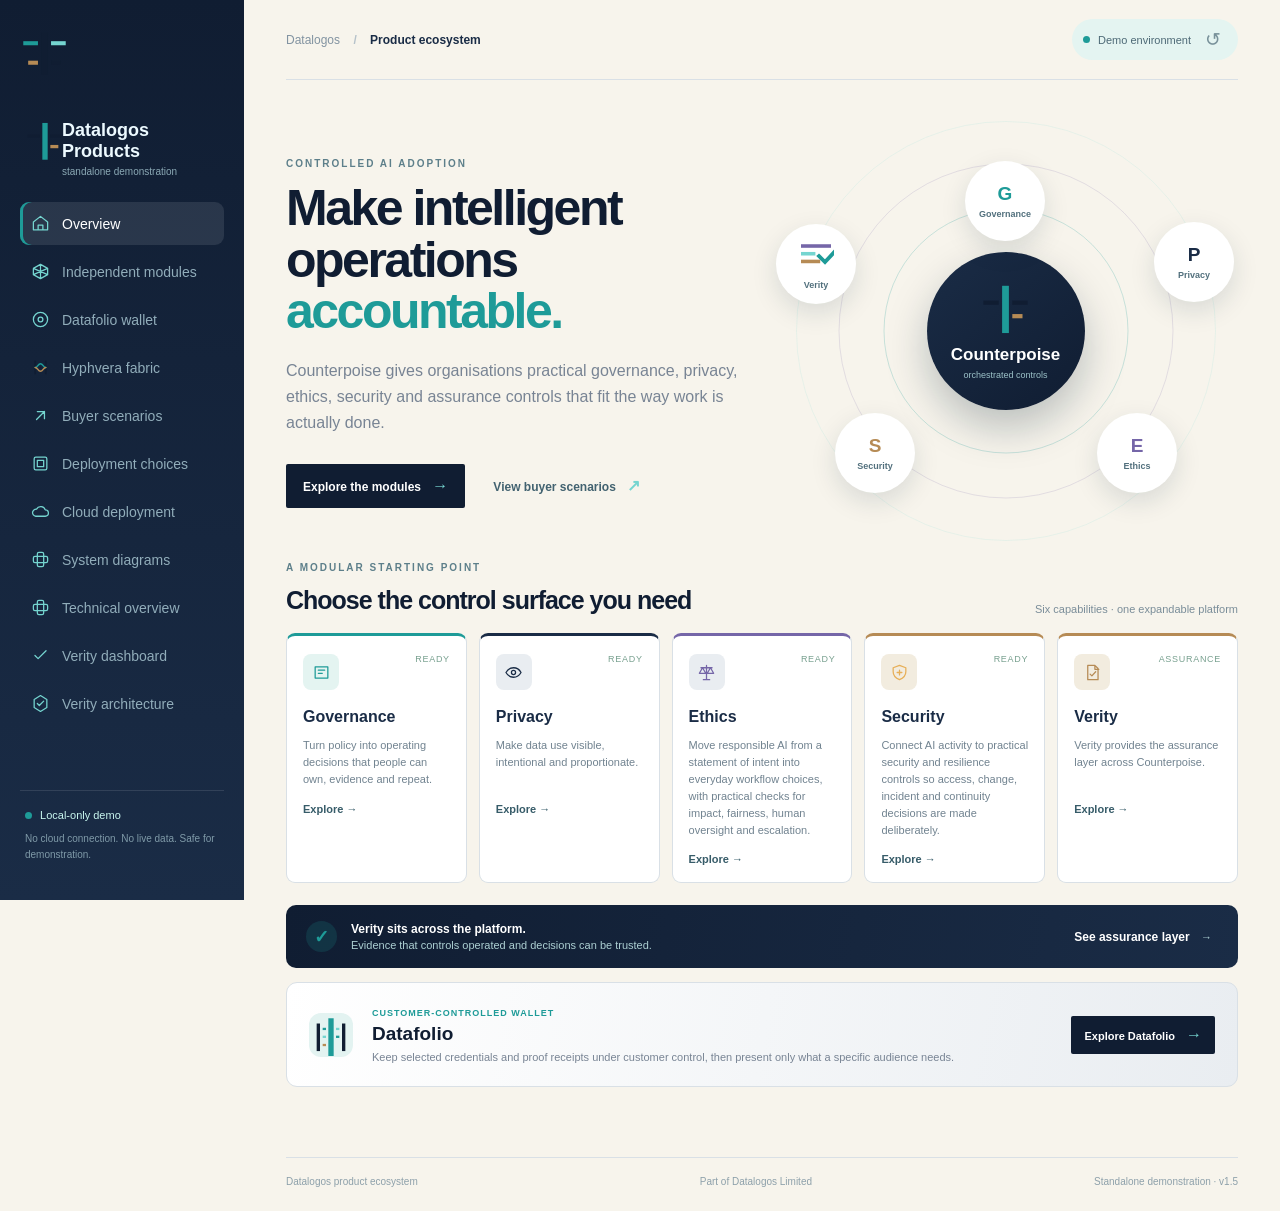
==== commit 860ac3da: "Add files via upload" ====
--- a/demo/FINAL-Counterpoise-Standalone-Demo/index.html
+++ b/demo/FINAL-Counterpoise-Standalone-Demo/index.html
@@ -2,22 +2,22 @@
 <html lang="en">
 <head>
   <meta charset="utf-8"><meta name="viewport" content="width=device-width, initial-scale=1">
-  <title>Counterpoise | Standalone Demonstration</title>
+  <title>Datalogos | Standalone Product Demonstration</title>
   <link rel="stylesheet" href="styles.css">
 </head>
 <body>
   <div class="shell">
     <aside class="side">
       <div class="brand"><img class="parent-logo" src="assets/logos/DRAFT-Datalogos-Mark.svg" alt="Datalogos Limited"></div>
-      <div class="product"><img src="assets/logos/DRAFT-Counterpoise-Mark.svg" alt=""><span>Counterpoise</span><small>standalone demonstration</small></div>
-      <nav><button class="nav active" data-view="overview"><svg class="line-icon nav-icon" viewBox="0 0 24 24" aria-hidden="true"><path d="m3 10 9-7 9 7v10H3zM9 20v-6h6v6"/></svg> <span>Overview</span></button><button class="nav" data-view="modules"><svg class="line-icon nav-icon" viewBox="0 0 24 24" aria-hidden="true"><path d="M12 3 21 8v8l-9 5-9-5V8zM12 3v18M3 8l18 8M21 8 3 16"/></svg> <span>Independent modules</span></button><button class="nav" data-view="datafolio"><svg class="line-icon nav-icon" viewBox="0 0 24 24" aria-hidden="true"><circle cx="12" cy="12" r="9"/><circle cx="12" cy="12" r="3"/></svg> <span>Datafolio wallet</span></button><button class="nav" data-view="scenarios"><svg class="line-icon nav-icon" viewBox="0 0 24 24" aria-hidden="true"><path d="M7 17 17 7M8 7h9v9"/></svg> <span>Buyer scenarios</span></button><button class="nav" data-view="deployment"><svg class="line-icon nav-icon" viewBox="0 0 24 24" aria-hidden="true"><rect x="4" y="4" width="16" height="16" rx="2"/><path d="M8 8h8v8H8z"/></svg> <span>Deployment choices</span></button><button class="nav" data-view="cloud"><svg class="line-icon nav-icon" viewBox="0 0 24 24" aria-hidden="true"><path d="M6 18h12a4 4 0 0 0 0-8 6 6 0 0 0-11-1 4.5 4.5 0 0 0-1 9Z"/></svg> <span>Cloud deployment</span></button><button class="nav" data-view="system-design"><svg class="line-icon nav-icon" viewBox="0 0 24 24" aria-hidden="true"><rect x="8" y="3" width="8" height="18" rx="2"/><rect x="3" y="8" width="18" height="8" rx="2"/></svg> <span>System diagrams</span></button><button class="nav" data-view="architecture"><svg class="line-icon nav-icon" viewBox="0 0 24 24" aria-hidden="true"><rect x="8" y="3" width="8" height="18" rx="2"/><rect x="3" y="8" width="18" height="8" rx="2"/></svg> <span>Technical overview</span></button><button class="nav" data-view="verity-dashboard"><svg class="line-icon nav-icon" viewBox="0 0 24 24" aria-hidden="true"><path d="m5 12 4 4L19 6"/></svg> <span>Verity dashboard</span></button><button class="nav" data-view="verity-architecture"><svg class="line-icon nav-icon" viewBox="0 0 24 24" aria-hidden="true"><path d="m12 2 8 5v10l-8 5-8-5V7zM8 12l2.5 2.5L16 9"/></svg> <span>Verity architecture</span></button></nav>
+      <div class="product"><img src="assets/logos/DRAFT-Counterpoise-Mark.svg" alt=""><span>Datalogos Products</span><small>standalone demonstration</small></div>
+      <nav><button class="nav active" data-view="overview"><svg class="line-icon nav-icon" viewBox="0 0 24 24" aria-hidden="true"><path d="m3 10 9-7 9 7v10H3zM9 20v-6h6v6"/></svg> <span>Overview</span></button><button class="nav" data-view="modules"><svg class="line-icon nav-icon" viewBox="0 0 24 24" aria-hidden="true"><path d="M12 3 21 8v8l-9 5-9-5V8zM12 3v18M3 8l18 8M21 8 3 16"/></svg> <span>Independent modules</span></button><button class="nav" data-view="datafolio"><svg class="line-icon nav-icon" viewBox="0 0 24 24" aria-hidden="true"><circle cx="12" cy="12" r="9"/><circle cx="12" cy="12" r="3"/></svg> <span>Datafolio wallet</span></button><button class="nav" data-view="hyphvera"><img class="nav-brand-mark" src="assets/logos/Hyphvera-Mark.svg" alt=""> <span>Hyphvera fabric</span></button><button class="nav" data-view="scenarios"><svg class="line-icon nav-icon" viewBox="0 0 24 24" aria-hidden="true"><path d="M7 17 17 7M8 7h9v9"/></svg> <span>Buyer scenarios</span></button><button class="nav" data-view="deployment"><svg class="line-icon nav-icon" viewBox="0 0 24 24" aria-hidden="true"><rect x="4" y="4" width="16" height="16" rx="2"/><path d="M8 8h8v8H8z"/></svg> <span>Deployment choices</span></button><button class="nav" data-view="cloud"><svg class="line-icon nav-icon" viewBox="0 0 24 24" aria-hidden="true"><path d="M6 18h12a4 4 0 0 0 0-8 6 6 0 0 0-11-1 4.5 4.5 0 0 0-1 9Z"/></svg> <span>Cloud deployment</span></button><button class="nav" data-view="system-design"><svg class="line-icon nav-icon" viewBox="0 0 24 24" aria-hidden="true"><rect x="8" y="3" width="8" height="18" rx="2"/><rect x="3" y="8" width="18" height="8" rx="2"/></svg> <span>System diagrams</span></button><button class="nav" data-view="architecture"><svg class="line-icon nav-icon" viewBox="0 0 24 24" aria-hidden="true"><rect x="8" y="3" width="8" height="18" rx="2"/><rect x="3" y="8" width="18" height="8" rx="2"/></svg> <span>Technical overview</span></button><button class="nav" data-view="verity-dashboard"><svg class="line-icon nav-icon" viewBox="0 0 24 24" aria-hidden="true"><path d="m5 12 4 4L19 6"/></svg> <span>Verity dashboard</span></button><button class="nav" data-view="verity-architecture"><svg class="line-icon nav-icon" viewBox="0 0 24 24" aria-hidden="true"><path d="m12 2 8 5v10l-8 5-8-5V7zM8 12l2.5 2.5L16 9"/></svg> <span>Verity architecture</span></button></nav>
       <div class="side-foot"><div class="offline"><b></b> Local-only demo</div><p>No cloud connection. No live data. Safe for demonstration.</p></div>
     </aside>
     <main>
-      <header><div class="crumb">Datalogos <b>/</b> <strong>Counterpoise</strong></div><div class="demo-pill"><b></b> Demo environment <button id="reset">↺</button></div></header>
+      <header><div class="crumb">Datalogos <b>/</b> <strong>Product ecosystem</strong></div><div class="demo-pill"><b></b> Demo environment <button id="reset">↺</button></div></header>
       <section class="view active" data-panel="overview">
         <div class="hero"><div class="hero-copy"><label>CONTROLLED AI ADOPTION</label><h1>Make intelligent operations <em>accountable.</em></h1><p>Counterpoise gives organisations practical governance, privacy, ethics, security and assurance controls that fit the way work is actually done.</p><div class="actions"><button class="primary" data-go="modules">Explore the modules <span>→</span></button><button class="text" data-go="scenarios">View buyer scenarios <span>↗</span></button></div></div><div class="visual"><div class="ring r1"></div><div class="ring r2"></div><div class="ring r3"></div><div class="core"><img src="assets/logos/DRAFT-Counterpoise-Mark.svg" alt=""><b>Counterpoise</b><small>orchestrated controls</small></div><div class="orb o1"><span class="orb-letter">G</span><small>Governance</small></div><div class="orb o2"><span class="orb-letter">P</span><small>Privacy</small></div><div class="orb o3"><span class="orb-letter">E</span><small>Ethics</small></div><div class="orb o4"><span class="orb-letter">S</span><small>Security</small></div><div class="orb o5"><img src="assets/logos/DRAFT-Verity-Mark.svg" alt=""><small>Verity</small></div></div></div>
-        <div class="section-head"><div><label>A MODULAR STARTING POINT</label><h2>Choose the control surface you need</h2></div><span>Five capabilities · one expandable platform</span></div>
+        <div class="section-head"><div><label>A MODULAR STARTING POINT</label><h2>Choose the control surface you need</h2></div><span>Six capabilities · one expandable platform</span></div>
         <div class="cards" id="homeCards"></div>
         <div class="strip"><b>✓</b><div><strong>Verity sits across the platform.</strong><span>Evidence that controls operated and decisions can be trusted.</span></div><button class="text" data-go="modules">See assurance layer <span>→</span></button></div><article class="datafolio-promo"><div class="wallet-mark"><img src="assets/logos/DRAFT-Datafolio-Mark.svg" alt="Datafolio mark"></div><div><label>CUSTOMER-CONTROLLED WALLET</label><h3>Datafolio</h3><p>Keep selected credentials and proof receipts under customer control, then present only what a specific audience needs.</p></div><button class="primary small" data-go="datafolio">Explore Datafolio <span>→</span></button></article>
       </section>
@@ -28,6 +28,7 @@
           <div class="datafolio-explainer"><article><label>01 · HOLD</label><h3>Keep selected records</h3><p>Datafolio can hold or reference customer-selected credentials, manifests and proof receipts. Source business data stays in its approved system by default.</p></article><article><label>02 · PRESENT</label><h3>Share to a defined purpose</h3><p>A presentation can be limited by credential, claim, audience, purpose and validity period, so a reviewer receives only the evidence needed for that interaction.</p></article><article><label>03 · CONTROL</label><h3>See status and changes</h3><p>Expiry, revocation and changed assurance states remain visible. A cryptographic commitment can show whether a presented value matches a recorded state; it does not prove the original source claim was true.</p></article><div class="wallet-boundary"><b>Product boundary</b><span>Counterpoise decides and enforces action authority. Verity records assurance evidence. Datafolio gives customers a controlled way to retain and present selected records.</span></div></div></div>
         <div class="notice"><b>i</b><div><strong>Local demonstration only.</strong><p>The wallet view is illustrative; it does not issue credentials, store customer records, connect to a blockchain or send presentations.</p></div></div>
       </section>
+      <section class="view" data-panel="hyphvera"><div class="intro"><div><label>HYPHVERA · FEDERATED DATA FABRIC</label><h1>Connect sources. Keep ownership clear.</h1><p>Hyphvera provides a shared catalogue and context across federated data sources. Source teams remain accountable for their data while consumers can discover meaning, lineage, stewardship and change status in one place.</p></div><div class="stat"><strong>04</strong><span>product<br>capabilities</span></div></div><div class="hyphvera-summary"><article class="hyphvera-highlight"><div class="hyphvera-heading"><img src="assets/logos/Hyphvera-Mark.svg" alt="Hyphvera mark"><div><label>FEDERATED CATALOGUE</label><h2>Shared discovery, distributed custody</h2></div></div><p>Hyphvera references governed data where it is held. It records catalogue context and events without moving source ownership into a central warehouse.</p><div class="hyphvera-stats"><div><b>12</b><span>registered sources</span></div><div><b>8</b><span>steward-confirmed</span></div><div><b>3</b><span>changes to review</span></div><div><b>1</b><span>source unavailable</span></div></div></article><article class="hyphvera-event-panel"><div class="panel-head"><div><label>RECENT SOURCE EVENTS</label><h3>Change and stewardship feed</h3></div><span class="demo-tag">ILLUSTRATIVE</span></div><div class="source-event"><i class="event-dot updated"></i><div><b>Customer reference data</b><small>Schema version 2.4 · steward: Customer Operations</small></div><time>09:42</time></div><div class="source-event"><i class="event-dot review"></i><div><b>Supplier sustainability feed</b><small>New data release · steward review pending</small></div><time>09:18</time></div><div class="source-event"><i class="event-dot delayed"></i><div><b>Service usage events</b><small>Freshness target missed · custodian: Platform Data</small></div><time>08:55</time></div><div class="source-event"><i class="event-dot updated"></i><div><b>Product taxonomy</b><small>Definition updated · steward approval recorded</small></div><time>08:30</time></div></article></div><article class="dash-panel assets-panel hyphvera-catalogue"><div class="panel-head"><div><label>FEDERATED DATA CATALOGUE</label><h3>Discoverable data products</h3></div><div class="asset-filters"><button class="hyph-filter active" data-hyph-filter="all">All sources</button><button class="hyph-filter" data-hyph-filter="current">Current</button><button class="hyph-filter" data-hyph-filter="attention">Needs review</button></div></div><div class="asset-table"><div class="asset-row table-head"><span>Data product</span><span>Steward / custodian</span><span>Freshness</span><span>Catalogue state</span><span></span></div><div id="hyphRows"></div></div></article><div class="wallet-boundary hyphvera-boundary"><b>Product boundary</b><span>Hyphvera helps discover and contextualise federated data. Source systems remain authoritative. Verity evaluates quality and assurance evidence; Counterpoise governs actions that use data; Datafolio supports bounded sharing of selected proof.</span></div><div class="notice"><b>i</b><div><strong>Illustrative local view.</strong><p>Source names, owners, counts and events are sample content. This demo does not connect to Kafka, a catalogue, customer systems or live data.</p></div></div></section>
       <section class="view" data-panel="scenarios"><div class="intro"><div><label>OUTCOME-LED EXPLORATION</label><h1>Buyer scenarios</h1><p>See how different leaders can use the same modular foundation to solve a different business problem.</p></div></div><div class="scenario-grid"><button class="scenario selected" data-scenario="sme"><i>01</i><b class="scenario-symbol">01</b><h3>SME leader</h3><p>Adopt AI with proportionate control and a clear route to scale.</p><span>Explore scenario →</span></button><button class="scenario" data-scenario="enterprise"><i>02</i><b class="scenario-symbol">02</b><h3>Enterprise risk leader</h3><p>Coordinate accountability across multiple teams, systems and suppliers.</p><span>Explore scenario →</span></button><button class="scenario" data-scenario="product"><i>03</i><b class="scenario-symbol">03</b><h3>Product and data leader</h3><p>Move from experimentation to governed, evidence-backed delivery.</p><span>Explore scenario →</span></button></div><div class="scenario-out" id="scenarioOut"></div></section>
       <section class="view" data-panel="deployment"><div class="intro"><div><label>FLEXIBLE BY DESIGN</label><h1>Deployment choices</h1><p>Counterpoise can be introduced in the way that fits your risk profile, data environment and pace of adoption.</p></div></div><div class="deploy-grid"><article class="deploy featured"><b class="deploy-icon">01</b><label>FASTEST START</label><h3>Managed multi-tenant</h3><p>Modular access for organisations that want a quick path to controlled adoption.</p><ul><li>Rapid onboarding</li><li>Shared platform controls</li><li>Scale by module</li></ul><button class="primary small">Select for demo</button></article><article class="deploy"><b class="deploy-icon">02</b><label>MORE ISOLATION</label><h3>Dedicated environment</h3><p>A separated operating space for stronger control over configuration and access.</p><ul><li>Dedicated tenancy</li><li>Organisation-specific policies</li><li>Expanded integration options</li></ul><button class="secondary small">Compare</button></article><article class="deploy"><b class="deploy-icon">03</b><label>MAXIMUM CONTROL</label><h3>Private or on-premises</h3><p>For regulated or sensitive environments requiring local control and deployment autonomy.</p><ul><li>Local data boundary</li><li>Enterprise security model</li><li>Deployment-led assurance</li></ul><button class="secondary small">Compare</button></article></div><div class="notice"><b>i</b><div><strong>This demonstration is fully local.</strong><p>No cloud service, account, API or customer data is connected.</p></div></div></section>
       <section class="view" data-panel="cloud"><div class="intro"><div><label>CLOUD DEPLOYMENT REFERENCE</label><h1>Cloud deployment</h1><p>A platform-neutral deployment model lets Counterpoise use the customer’s preferred cloud boundary while keeping the control plane, module contracts and assurance model consistent.</p></div></div><div class="cloud-layout"><div class="cloud-diagram"><div class="diagram-title"><span>Reference deployment pattern</span><small>Illustrative · not a live connection</small></div><div class="cloud-boundary customer"><span class="boundary-label">Customer boundary</span><div class="cloud-row"><div class="cloud-node edge"><b>Users &amp; systems</b><small>Identity · data · workflows</small></div><div class="connector">→</div><div class="cloud-node gateway"><b>API &amp; identity</b><small>Gateway · SSO · policy context</small></div></div><div class="cloud-row"><div class="cloud-node control"><b>Counterpoise control plane</b><small>Orchestrator · approvals · observability</small></div><div class="connector">→</div><div class="cloud-node engines"><b>Independent engines</b><small>Governance · Privacy · Ethics · Security</small></div></div><div class="cloud-row"><div class="cloud-node verity"><b>Verity assurance</b><small>Evidence · lineage · attestations</small></div><div class="connector">→</div><div class="cloud-node stores"><b>Protected stores</b><small>Evidence vault · metadata · audit trail</small></div></div></div><div class="cloud-providers"><span>Azure profile</span><span>AWS profile</span><span>GCP profile</span><span>Heroku profile</span><span>Private / on-premises</span></div></div><aside class="architecture-note"><label>DESIGNED FOR CONTROL</label><h3>One operating model, several boundaries</h3><p>Deployment profiles change the hosting boundary and integration pattern. They do not change the business-facing control model.</p><ul><li>Identity and access remain explicit</li><li>Data stays within the selected boundary</li><li>Evidence is retained with clear ownership</li><li>Modules can be introduced progressively</li></ul></aside></div><div class="notice"><b>i</b><div><strong>Reference only.</strong><p>The standalone demo contains no cloud credentials, APIs, telemetry or connected customer data.</p></div></div></section>
@@ -66,7 +67,7 @@
       <section class="view" data-panel="architecture"><div class="intro"><div><label>HIGH-LEVEL TECHNICAL VIEW</label><h1>Software architecture</h1><p>Counterpoise is structured as independent capabilities around a common control plane, with Verity providing the evidence and assurance thread across the workflow.</p></div></div><div class="software-architecture"><div class="arch-layer user-layer"><span class="layer-label">Experience &amp; integration</span><div class="arch-box wide"><b>Customer workflows, admin console, reporting and external systems</b><small>Business processes · APIs · events · operator actions</small></div></div><div class="arch-arrow">↓ requests, context and decisions ↓</div><div class="arch-layer control-layer"><span class="layer-label">Control plane</span><div class="arch-box control-box"><b>Orchestrator</b><small>Routes requests, applies policy context and coordinates outcomes</small></div><div class="arch-box control-box"><b>Decision &amp; approval services</b><small>PDP / PEP · human approval · escalation · revocation</small></div><div class="arch-box control-box"><b>Observability</b><small>Health · events · change · operational evidence</small></div></div><div class="arch-arrow">↓ governed evaluation ↓</div><div class="arch-layer engines-layer"><span class="layer-label">Independent capability modules</span><div class="arch-box engine gov"><b>Governance</b><small>Ownership &amp; decisions</small></div><div class="arch-box engine pri"><b>Privacy</b><small>Purpose &amp; data use</small></div><div class="arch-box engine eth"><b>Ethics</b><small>Impact &amp; oversight</small></div><div class="arch-box engine sec"><b>Security</b><small>Access &amp; resilience</small></div></div><div class="arch-arrow">↓ evidence and assurance ↓</div><div class="arch-layer assurance-layer"><span class="layer-label">Counterpoise Verity</span><div class="arch-box verity-box"><b>Evidence, provenance, lineage, attestations and assurance records</b><small>Creates a durable, reviewable account of what was evaluated, decided and changed</small></div></div></div><div class="tech-columns"><article><label>CONTRACTS</label><h3>Stable interfaces</h3><p>Modules communicate through versioned API, event and policy contracts so capability can evolve without redesigning the whole platform.</p></article><article><label>SECURITY</label><h3>Controlled execution</h3><p>Identity, least privilege, approval gates, signed authority and continuous revocation sit around the execution path.</p></article><article><label>OPERATIONS</label><h3>Observable by design</h3><p>Events, health, change and evidence signals support operational oversight across multi-tenant, dedicated and private profiles.</p></article></div></section>
       <section class="view" data-panel="verity-dashboard"><div class="intro"><div><label>CUSTOMER ASSURANCE WORKSPACE</label><h1>Verity dashboard</h1><p>See which decision-critical assets are assured, what changed, and where a customer action is needed. This illustrative view is designed for operational owners, risk leaders and reviewers.</p></div><div class="dashboard-meta"><span class="live-dot"></span><b>Assurance posture</b><small>Illustrative customer view · refreshed just now</small></div></div><div class="verity-kpis"><article><span class="kpi-icon good">✓</span><div><b>82%</b><small>assured coverage</small></div><em>+6% this month</em></article><article><span class="kpi-icon warn">!</span><div><b>3</b><small>changed pending review</small></div><em class="amber">2 due today</em></article><article><span class="kpi-icon alert">↗</span><div><b>1</b><small>drifted asset</small></div><em class="coral">action required</em></article><article><span class="kpi-icon neutral">⌁</span><div><b>146</b><small>evidence records</small></div><em>+18 this month</em></article></div><div class="dashboard-grid"><article class="dash-panel posture"><div class="panel-head"><div><label>PORTFOLIO POSTURE</label><h3>Assurance by state</h3></div><span class="period">Last 30 days ▾</span></div><div class="posture-chart"><div class="donut"><strong>82%</strong><small>assured</small></div><div class="legend"><span><i class="dot assured"></i>Assured <b>32</b></span><span><i class="dot pending"></i>Changed pending <b>3</b></span><span><i class="dot drifted"></i>Drifted <b>1</b></span><span><i class="dot other"></i>Other / not yet assessed <b>3</b></span></div></div><div class="coverage"><span>Coverage across decision-critical assets</span><b>39 of 47</b><div><i style="width:82%"></i></div></div></article><article class="dash-panel actions-panel"><div class="panel-head"><div><label>WORK TO DO</label><h3>Priority actions</h3></div><span class="badge">4 open</span></div><button class="action-row"><span class="action-mark coral">!</span><div><b>Review customer-risk model input</b><small>Drifted · owner: Data Products · due today</small></div><span>→</span></button><button class="action-row"><span class="action-mark amber">↻</span><div><b>Re-attest supplier dataset</b><small>Changed pending · owner: Procurement · due today</small></div><span>→</span></button><button class="action-row"><span class="action-mark blue">✓</span><div><b>Approve quarterly evidence pack</b><small>Awaiting approval · owner: Risk Office · due 26 Sep</small></div><span>→</span></button></article></div><article class="dash-panel assets-panel"><div class="panel-head"><div><label>DECISION-CRITICAL ASSETS</label><h3>Evidence coverage</h3></div><div class="asset-filters"><button class="filter active" data-filter="all">All</button><button class="filter" data-filter="assured">Assured</button><button class="filter" data-filter="attention">Needs attention</button></div></div><div class="asset-table"><div class="asset-row table-head"><span>Asset / decision</span><span>Owner</span><span>Last evidence</span><span>State</span><span></span></div><div id="assetRows"></div></div></article><div class="dashboard-footnote"><span>i</span><p>Verity is the assurance and evidence capability within Counterpoise. Statuses are illustrative and demonstrate how provenance, checks, changes and attestations can be presented to customers.</p></div></section>
       <section class="view" data-panel="verity-architecture"><div class="intro"><div><label>VERITY ASSURANCE REFERENCE</label><h1>From source to trusted evidence</h1><p>Verity turns important data and decisions into a reviewable evidence trail: what entered the workflow, what checks ran, what changed, who acted and what assurance state applies now.</p></div></div><div class="verity-architecture-board"><div class="verity-flow"><div class="flow-step source"><span>01</span><b>Sources &amp; events</b><small>Systems · files · APIs · workflow actions</small></div><div class="flow-line">→</div><div class="flow-step normalise"><span>02</span><b>Canonicalise</b><small>Normalised commitments and identity context</small></div><div class="flow-line">→</div><div class="flow-step evidence"><span>03</span><b>Generate evidence</b><small>Checks · lineage · policy results · attestations</small></div><div class="flow-line">→</div><div class="flow-step proof"><span>04</span><b>Proof &amp; detect change</b><small>AssetManifest · Merkle-root proof · drift signals</small></div></div><div class="verity-middle"><div class="proof-card"><label>ASSURANCE RECORD</label><strong>Decision 7F2A · v1.4</strong><p>Canonical commitment → evidence set → proof reference → named attestation</p><span>Reviewable and exportable</span></div><div class="state-grid"><span class="state assured">ASSURED</span><span class="state pending">CHANGED_PENDING</span><span class="state drifted">DRIFTED</span><span class="state escalated">ESCALATED</span><span class="state noncompliant">NON_COMPLIANT</span><span class="state revoked">REVOKED</span></div></div><div class="verity-outputs"><div class="output"><b>Operational dashboard</b><small>Owners see what needs action now</small></div><div class="output"><b>Credentials &amp; presentations</b><small>Share bounded proof with reviewers</small></div><div class="output"><b>Audit and assurance pack</b><small>Explain what happened and why it can be trusted</small></div></div></div><div class="tech-columns verity-principles"><article><label>PROVENANCE</label><h3>Where did it come from?</h3><p>Source identity, time, lineage and handling context remain visible around each assurance record.</p></article><article><label>INTEGRITY</label><h3>What changed?</h3><p>Canonical commitments and proof references make unexpected change visible for review and escalation.</p></article><article><label>ACCOUNTABILITY</label><h3>Who decided?</h3><p>Named owners, checks, approvals and attestations connect evidence to responsibility.</p></article></div></section>
-      <footer><span>Counterpoise by AIdentity</span><span>Part of Datalogos Limited</span><span>Standalone demonstration · v1.4</span></footer>
+      <footer><span>Datalogos product ecosystem</span><span>Part of Datalogos Limited</span><span>Standalone demonstration · v1.5</span></footer>
     </main>
   </div>
   <script src="app.js"></script>
--- a/demo/FINAL-Counterpoise-Standalone-Demo/styles.css
+++ b/demo/FINAL-Counterpoise-Standalone-Demo/styles.css
@@ -117,3 +117,9 @@
 .orb.o5 img{width:38px;height:38px;object-fit:contain}
 .wallet-mark img{width:42px;height:42px;object-fit:contain}
 .wallet-brand img{width:30px;height:30px;object-fit:contain}
+
+/* Hyphvera federated data fabric demonstration */
+.nav-brand-mark{width:19px;height:19px;object-fit:contain;flex:none;filter:none!important}.nav.active .nav-brand-mark{filter:none!important}
+.hyphvera-summary{display:grid;grid-template-columns:1fr 1fr;gap:14px;margin:18px 0}.hyphvera-highlight,.hyphvera-event-panel{background:#fff;border:1px solid var(--line);border-radius:10px;padding:22px}.hyphvera-heading{display:flex;gap:15px;align-items:center}.hyphvera-heading img{width:48px;height:48px;object-fit:contain}.hyphvera-heading label,.hyphvera-event-panel label{font-size:9px;font-weight:800;letter-spacing:1px;color:var(--teal)}.hyphvera-heading h2{font-size:20px;color:var(--navy);margin:3px 0}.hyphvera-highlight>p{color:var(--muted);font-size:12px;line-height:1.65}.hyphvera-stats{display:grid;grid-template-columns:repeat(4,1fr);gap:7px;margin-top:19px}.hyphvera-stats div{padding:12px 9px;background:#f5f8f7;border-radius:6px}.hyphvera-stats b{display:block;font-size:19px;color:var(--navy)}.hyphvera-stats span{font-size:9px;color:var(--muted)}.hyphvera-event-panel .panel-head{display:flex;justify-content:space-between;align-items:center;margin-bottom:7px}.hyphvera-event-panel h3{font-size:16px;margin:4px 0;color:var(--navy)}.demo-tag{font:700 8px 'DM Mono',monospace;color:var(--amber);background:#f7f4ec;padding:5px 7px;border-radius:3px}.source-event{display:grid;grid-template-columns:9px 1fr auto;gap:9px;align-items:center;padding:11px 0;border-top:1px solid #edf0f2}.source-event b{display:block;color:var(--navy);font-size:11px}.source-event small{display:block;color:var(--muted);font-size:9px;margin-top:2px}.source-event time{font-size:9px;color:var(--muted)}.event-dot{width:7px;height:7px;border-radius:50%;background:var(--teal)}.event-dot.review{background:var(--amber)}.event-dot.delayed{background:#c57462}.hyphvera-catalogue{margin-top:14px}.hyph-filter{border:1px solid var(--line);border-radius:3px;background:#fff;color:var(--muted);padding:6px 9px;font-size:9px;cursor:pointer}.hyph-filter.active{background:var(--navy);color:#fff;border-color:var(--navy)}.hyphvera-boundary{margin-top:14px}.hyphvera-boundary b{display:block;margin-bottom:5px;color:var(--navy)}
+@media(max-width:900px){.hyphvera-summary{grid-template-columns:1fr}}
+@media(max-width:560px){.hyphvera-stats{grid-template-columns:1fr 1fr}.hyphvera-highlight,.hyphvera-event-panel{padding:16px}.hyphvera-heading h2{font-size:17px}}
